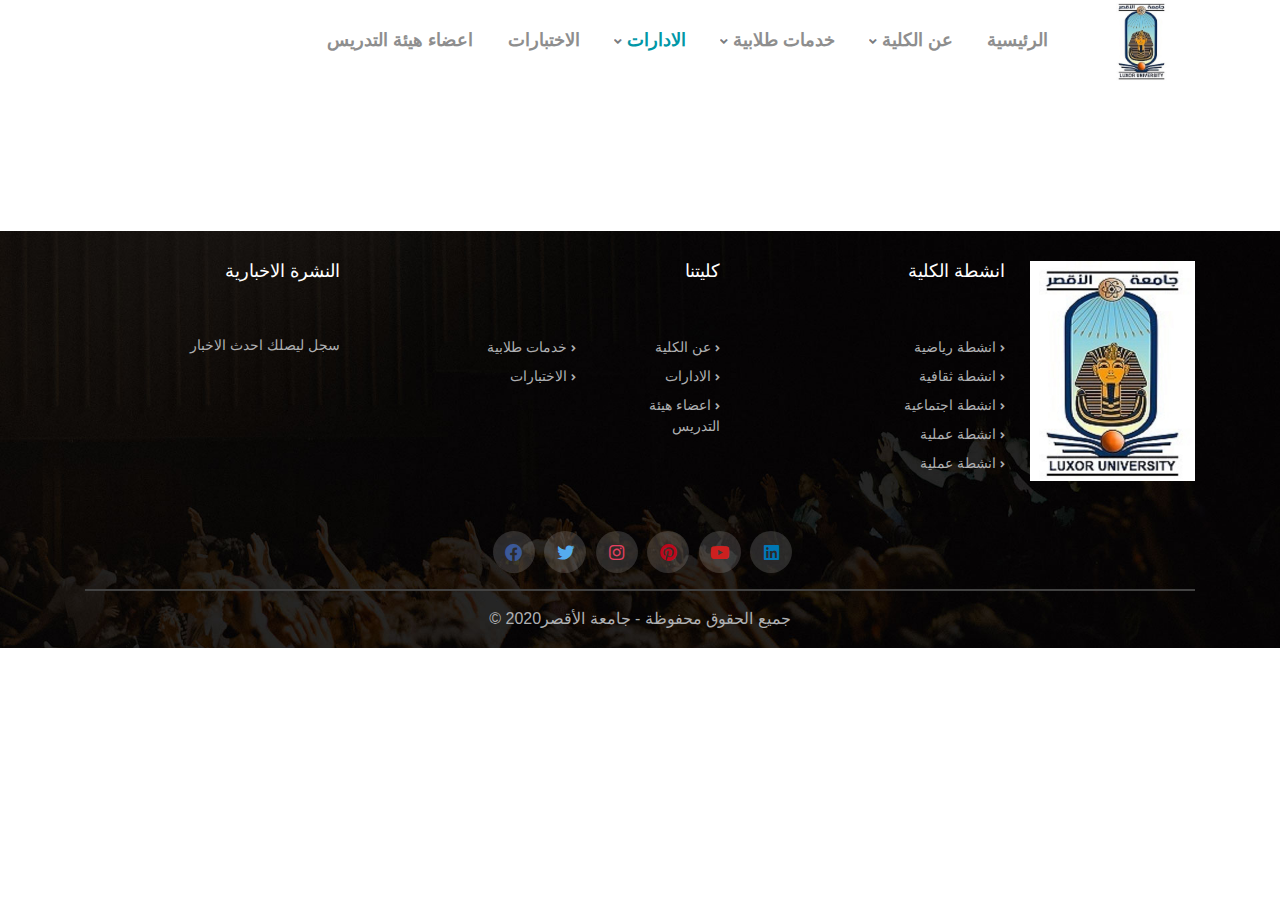
==== index.html @ 1a5bfc88 "first commit" ====
<!DOCTYPE html>
<html lang="ar" dir="rtl">
<head>
    <meta charset="UTF-8">
    <meta name="viewport" content="width=device-width, initial-scale=1.0">
    <title>الصفحة الرئيسية - جامعة الاقصر - جامعة الاقصر - مصر</title>

    <!-- code of reset of margin and padding style css -->
    <link rel="stylesheet" href="../CSS/normalize.css">

    <!-- code of font-awesome style css -->
    <link rel="stylesheet" href="https://cdnjs.cloudflare.com/ajax/libs/font-awesome/5.15.1/css/all.min.css">

    <!-- code of bootstrap style css -->
    <link rel="stylesheet" href="https://cdn.jsdelivr.net/npm/bootstrap@4.5.3/dist/css/bootstrap.min.css">
    
    <!-- code of font awesome style css -->
    <link rel="stylesheet" href="../CSS/all.min.css">

    <!-- code of animation for style css -->
    <link rel="stylesheet" href="../CSS/animate.min.css">
    
    <!-- code of style css -->
    <link rel="stylesheet" href="../CSS/style.css">

    <!-- code of font for style css -->
    <link rel="stylesheet" href="../Tajawal-Regular.ttf">

    <!-- code of image title -->
    <link rel="icon" href="../photo/favicon.ico" type="image/png">
    
</head>
<body>

    <!-- start section header -->

    <header>
        <!-- start section header and navbar -->
        
        <nav class="navbar">
            <div class="container">
                <div class="main_menu">
                    <div class="row">
                        <div class="md-2">
                            <div class="image">
                                <a href="#" >
                                    <img src="../photo/unnamed.jpg" alt="جامعة الاقصر">
                                </a>
                            </div>
                            
                        </div>
                        <div class="md-8">

                            <!-- start section navbar menu -->

                            <div class="super_menu" id="super_menu">
                                <ul>
                                    <li>
                                        <a href="../index.html">الرئيسية</a>
                                    </li>
                                    <li>
                                        <a href="javascript:void(0);">عن الكلية</a>
                                        <i class="fas fa-angle-down fa-xs i"></i>

                                        <!-- start section navbar menu and sup_menu -->

                                        <div class="sup_menu">
                                            <ul class="unorder_sup_menu">
                                                <li>
                                                    <div class="parent" style="display: inline-block;">
                                                        <i class="fa fa-history i_first"></i>
                                                        <a href="javascript:void(0);">الادارات العليا</a>
                                                    </div>
                                                    <i class="fas fa-chevron-left fa-xs i"></i>
                                                    <div class="order">
                                                        <ul class="order_sup_menu" style="list-style: none;">
                                                            <li>
                                                                <div class="child">
                                                                    <i class="fa fa-file i_thecond"></i>
                                                                    <a href="../aboutCollege/DeanCollege.html"> عميد الكلية</a>    
                                                                </div>
                                                            </li>
                                                            <li>
                                                                <div class="child">
                                                                    <i class="fa fa-history i_thecond"></i>
                                                                    <a href="../aboutCollege/collegeAgent.html"> وكيل الكلية</a>
                                                                </div>
                                                            </li>
                                                            <li>
                                                                <div class="child">
                                                                    <i class="fa fa-id-card i_thecond"></i>
                                                                    <a href="../aboutCollege/CollegeSecretary.html"> امين الكلية</a>
                                                                </div>
                                                            </li>
                                                        </ul>
                                                    </div>
                                                </li>
                                                <li>
                                                    <div class="parent" style="display: inline-block;">
                                                        <i class="fa fa-history i_first"></i>
                                                        <a href="javascript:void(0);">اقسام الكلية</a>
                                                    </div>
                                                    <i class="fas fa-chevron-left fa-xs i"></i>
                                                    <div class="order">
                                                        <ul class="order_sup_menu" style="list-style: none;">
                                                            <li>
                                                                <div class="child">
                                                                    <i class="fa fa-file i_thecond"></i>
                                                                    <a href="../aboutCollege/Department_IT.html"> قسم IT</a>    
                                                                </div>
                                                            </li>
                                                            <li>
                                                                <div class="child">
                                                                    <i class="fa fa-history i_thecond"></i>
                                                                    <a href="../aboutCollege/Department_CS.html"> قسم CS</a>
                                                                </div>
                                                            </li>
                                                            <li>
                                                                <div class="child">
                                                                    <i class="fa fa-id-card i_thecond"></i>
                                                                    <a href="../aboutCollege/Department_MM.html"> قسم MM</a>
                                                                </div>
                                                            </li>
                                                        </ul>
                                                    </div>
                                                </li>
                                                <li>
                                                    <div class="parent" style="display: inline-block;">
                                                        <i class="fa fa-calendar i_first"></i>
                                                        <a href="../aboutCollege/CollegeWebsite.html">موقع الكلية</a>
                                                    </div>
                                                </li>
                                                
                                            </ul>
                                        </div>

                                        <!-- end section navbar menu and sup_menu -->

                                    </li>
                                    <li>
                                        <a href="javascript:void(0);"> خدمات طلابية</a>
                                        <i class="fas fa-angle-down fa-xs i"></i>

                                        <!-- start section navbar menu and sup_menu -->

                                        <div class="sup_menu">
                                            <ul class="unorder_sup_menu">
                                                <li>
                                                    <div class="parent" style="display: inline-block;">
                                                        <i class="fas fa-university i_first"></i>
                                                        <a href="../StudentServices/ExamsTable.html"> جدول الامتحانات</a>
                                                    </div>
                                                </li>
                                                <li>
                                                    <div class="parent" style="display: inline-block;">
                                                        <i class="fas fa-graduation-cap i_first"></i>
                                                        <a href="../StudentServices/schedules.html"> جدول المحاضرات</a>
                                                    </div>
                                                </li>
                                                <li>
                                                    <div class="parent" style="display: inline-block;">
                                                        <i class="fas fa-users-cog i_first"></i>
                                                        <a href="../StudentServices/StudentHandbook.html"> دليل الطلاب</a>
                                                    </div>
                                                </li>
                                                <li>
                                                    <div class="parent" style="display: inline-block;">
                                                        <i class="fas fa-users-cog i_first"></i>
                                                        <a href="../StudentServices/Portal.html"> Portal</a>
                                                    </div>
                                                </li>
                                            </ul>
                                        </div>

                                        <!-- start section navbar menu and sup_menu -->

                                    </li>
                                    <li class="active">
                                        <a href="javascript:void(0);">الادارات</a>
                                        <i class="fas fa-angle-down fa-xs i"></i>

                                        <!-- start section navbar menu and sup_menu -->

                                        <div class="sup_menu">
                                            <ul class="unorder_sup_menu">
                                                <li>
                                                    <div class="parent" style="display: inline-block;">
                                                        <i class="fa fa-history i_first"></i>
                                                        <a href="javascript:void(0);">مكتب عميد الكلية</a>
                                                    </div>
                                                    <i class="fas fa-chevron-left fa-xs i"></i>
                                                    <div class="order">
                                                        <ul class="order_sup_menu" style="list-style: none;">
                                                            <li>
                                                                <div class="child">
                                                                    <i class="fa fa-file i_thecond"></i>
                                                                    <a href="PersonnelManagement.html"> ادارة شئون العاملين</a>    
                                                                </div>
                                                            </li>
                                                        </ul>
                                                    </div>
                                                </li>
                                                <li>
                                                    <div class="parent" style="display: inline-block;">
                                                        <i class="fa fa-history i_first"></i>
                                                        <a href="javascript:void(0);">مكتب وكيل الكلية</a>
                                                    </div>
                                                    <i class="fas fa-chevron-left fa-xs i"></i>
                                                    <div class="order">
                                                        <ul class="order_sup_menu" style="list-style: none;">
                                                            <li>
                                                                <div class="child">
                                                                    <i class="fa fa-file i_thecond"></i>
                                                                    <a href="FacultyAdministration.html"> ادارة الكلية</a>    
                                                                </div>
                                                            </li>
                                                        </ul>
                                                    </div>
                                                </li>
                                                <li>
                                                    <div class="parent" style="display: inline-block;">
                                                        <i class="fa fa-history i_first"></i>
                                                        <a href="javascript:void(0);">مكتب امين الكلية</a>
                                                    </div>
                                                    <i class="fas fa-chevron-left fa-xs i"></i>
                                                    <div class="order">
                                                        <ul class="order_sup_menu" style="list-style: none;">
                                                            <li>
                                                                <div class="child">
                                                                    <i class="fa fa-file i_thecond"></i>
                                                                    <a href="YouthWelfareDepartment.html"> ادارة رعاية الشباب</a>    
                                                                </div>
                                                            </li>
                                                        </ul>
                                                    </div>
                                                </li>
                                                <li>
                                                    <div class="parent" style="display: inline-block;">
                                                        <i class="fa fa-history i_first"></i>
                                                        <a href="javascript:void(0);">ادارة شئون الطلاب</a>
                                                    </div>
                                                    <i class="fas fa-chevron-left fa-xs i"></i>
                                                    <div class="order">
                                                        <ul class="order_sup_menu" style="list-style: none;">
                                                            <li>
                                                                <div class="child">
                                                                    <i class="fa fa-file i_thecond"></i>
                                                                    <a href="AccountManagement.html"> ادارة الحسابات</a>    
                                                                </div>
                                                            </li>
                                                            <li>
                                                                <div class="child">
                                                                    <i class="fa fa-file i_thecond"></i>
                                                                    <a href="SupplyAndExchangeManagement.html"> ادارة التوريد والصرف</a>    
                                                                </div>
                                                            </li>
                                                        </ul>
                                                    </div>
                                                </li>
                                            </ul>
                                        </div>

                                        <!-- start section navbar menu and sup_menu -->

                                    </li>
                                    <li>
                                        <a href="../exams.html"> الاختبارات</a>
                                    </li>
                                    <li>
                                        <a href="javascript:void(0);"> اعضاء هيئة التدريس</a>
                                    </li>
                                </ul>
                            </div>

                            <!-- end section navbar menu -->

                        </div>
                        <div class="md-2">
                            <!-- start section navbar menu -->
                            <div class="clear"></div>                     
                            <div class="nav_toggle">
                                <i class="fas fa-outdent icon"></i>
                            </div>

                            <!-- end section navbar menu -->
                        </div>

                    </div>
                </div>
            </div>
        </nav>

        <!-- end section header and navbar -->

    </header>

    <!-- end section header -->

    <!-- start footer -->
    <footer class="footer">
        <div class="container">
            <div class="footer-top">
                <div class="row">
                    <div class="col-sm-6 col-md-6 col-lg-2">
                        <div class="about">
                            <div class="images">
                                <img src="../photo/unnamed.jpg" alt="">
                            </div>
                        </div>
                    </div>
                    
                    <div class="col-sm-6 col-md-6 col-lg-3">
                        <div class="about">
                            <h5> انشطة الكلية </h5>
                            <div class="title">
                                <ul class="cato">
                                    <li><i class="fa fa-angle-right i_right"></i><a href="#"> انشطة رياضية </a></li>
                                    <li><i class="fa fa-angle-right i_right"></i><a href="#"> انشطة ثقافية </a></li>
                                    <li><i class="fa fa-angle-right i_right"></i><a href="#"> انشطة اجتماعية </a></li>
                                    <li><i class="fa fa-angle-right i_right"></i><a href="#"> انشطة عملية </a></li>
                                    <li><i class="fa fa-angle-right i_right"></i><a href="#"> انشطة عملية </a></li>
                                </ul>
                            </div>
                        </div>
                    </div>

                    <div class="col-sm-7 col-md-7 col-lg-4">
                        <div class="about">
                            <h5>كليتنا</h5>
                            <div class="title">
                                <ul>
                                    <li><i class="fa fa-angle-right i_right"></i><a href="../aboutCollege/CollegeWebsite.html"> عن الكلية </a></li>
                                    <li><i class="fa fa-angle-right i_right"></i><a href="../StudentServices/StudentHandbook.html"> خدمات طلابية </a></li>
                                    <li><i class="fa fa-angle-right i_right"></i><a href="Departments/PersonnelManagement.html"> الادارات </a></li>
                                    <li><i class="fa fa-angle-right i_right"></i><a href="../exams.html"> الاختبارات </a></li>
                                    <li><i class="fa fa-angle-right i_right"></i><a href="#"> اعضاء هيئة التدريس </a></li>
                                </ul>
                            </div>
                        </div>
                    </div>

                    <div class="col-sm-5 col-md-5 col-lg-3">
                        <div class="about">
                            <h5> النشرة الاخبارية</h5>
                            <div class="new">
                                <p>سجل ليصلك احدث الاخبار</p>
                            </div>
                        </div>
                    </div>

                </div>
            </div>
            <div class="footer-share">
                <ul>
                    <li>
                        <a href="https://www.linkedin.com/">
                            <i class="fab fa-linkedin fa-lg"></i>
                        </a>
                    </li>
                    <li>
                        <a href="https://www.youtube.com/">
                            <i class="fab fa-youtube fa-lg"></i>
                        </a>
                    </li>
                    <li>
                        <a href="https://www.pinterest.com/">
                            <i class="fab fa-pinterest fa-lg"></i>
                        </a>
                    </li>
                    <li>
                        <a href="https://www.instagram.com/">
                            <i class="fab fa-instagram fa-lg"></i>
                        </a>
                    </li>
                    <li>
                        <a href="https://twitter.com/">
                            <i class="fab fa-twitter fa-lg"></i>
                        </a>
                    </li>
                    <li>
                        <a href="https://www.facebook.com/">
                            <i class="fab fa-facebook fa-lg"></i>
                        </a>
                    </li>
                </ul>
            </div>
            <hr>
            <div class="footer-button">
                <div class="copyright">
                    <p> جميع الحقوق محفوظة - جامعة الأقصر2020 &copy;</p>
                </div>
            </div>
        </div>
    </footer>
    <!-- end footer -->

    <!-- start section scroll to top -->

    <div class="scroll_top" id="scroll" onclick="scrollToTop()">
        <i class="fas fa-angle-double-up fa-lg icons"></i>
    </div>

    <!-- end section scroll to top -->

    <script src="https://code.jquery.com/jquery-3.5.1.slim.min.js" ></script>
    <script src="https://cdn.jsdelivr.net/npm/bootstrap@4.5.3/dist/js/bootstrap.bundle.min.js"></script>
    <script src="../JS/jquery.countTo.js"></script>
    <script src="../JS/wow.min.js"></script>
    <script>new WOW().init();</script>
    <script src="../JS/plgin.js"></script>
</body>
</html>
---- CSS/style.css ----
:root {
    --main_color: #006978;
    --second_color: #0097a7;
    --icon_color: #ebebeb;
    --pra_color:rgba(74, 74, 74, .7);
}

*{
    -webkit-box-sizing: border-box;
    -moz-box-sizing: border-box;
    box-sizing: border-box;
    font-family: 'Droid Arabic Kufi','Roboto', sans-serif;
    margin: 0;
    padding: 0;
}

.clear{
    clear: both;
}

/*

@media (max-width: 1200px) { 
}

@media (max-width: 992px) { 
}

@media (max-width: 768px) { 
}

@media (max-width: 576px) { 
}

@media (max-width: 376px) { 
}

*/

header .navbar{
    padding: 0;
}

.fixed{
    position: fixed;
    width: 100%;
    top: 0;
    background-color: rgba(255, 255, 255, .85);
    z-index: 999;
    -webkit-transition: 1s all ease-in-out;
    -moz-transition: 1s all ease-in-out;
    -o-transition: 1s all ease-in-out;
    transition: 1s all ease-in-out ;
    animation: smooth .5s ease-in-out;
    -webkit-animation: smooth .5s ease-in-out;
    -moz-animation: smooth .5s ease-in-out;
    -o-animation: smooth .5s ease-in-out;
}

@keyframes smooth{
    0%{
        -webkit-transform: translateY(-50px);
        -moz-transform: translateY(-50px);
        -ms-transform: translateY(-50px);
        -o-transform:translateY(-50px);
        transform: translateY(-50px);
    }
    100%{
        -webkit-transform: translateY(0);
        -moz-transform: translateY(0);
        -ms-transform: translateY(0);
        -o-transform:translateY(0);
        transform: translateY(0);
    }
}

header .navbar .main_menu .image{
    max-width: 57px;
    margin-right: 40px;
}

header .navbar .main_menu .image a img{
    width: 100%;
    height: 100%;
}

.navbar .main_menu .super_menu{
margin-right: 50px;
}

.navbar .main_menu .super_menu ul{
    list-style: none;
    margin: 0;
}

.navbar .main_menu .super_menu ul > li{
    display: inline-block;
    padding: 15px;
    cursor: pointer;
    line-height: 50px;
    position: relative;
}

.main_menu .super_menu ul > li a{
    text-decoration: none;
    color: #8e8e8e;
    font-size: 18px;
    font-weight: 600;
}

.navbar .main_menu .super_menu ul > li .i{
    opacity: .6;
}

.main_menu .super_menu ul > li:hover a,
.main_menu .super_menu ul > li:hover .i{
    color: var(--main_color);
    -webkit-transition: .3s all ease-in-out;
    -moz-transition: .3s all ease-in-out;
    -o-transition: .3s all ease-in-out;
    transition: .3s all ease-in-out;
}

.main_menu .super_menu ul > li.active a{
    color: var(--second_color);
}

/*

start section sup_menu

*/

.main_menu .super_menu ul > li .sup_menu{
    display: none;
    min-width: 240px;
    position: absolute;
    top: 80px;
    left: 0;
    background-color: var(--second_color);
    z-index: 9999;
    -webkit-box-shadow: 1px 1px 3px #2c2a2a;
    -moz-box-shadow: 1px 1px 3px #2c2a2a;
    box-shadow: -1px 1px 3px #2c2a2a;
}

.main_menu .super_menu ul > li:hover .sup_menu{
    display: block;
    padding: 10px;
    -webkit-border-radius: 5px;
    -moz-border-radius: 5px;
    border-radius: 5px;
    line-height: 10px;
    text-align: right;
}

.super_menu ul > li .sup_menu .unorder_sup_menu li{
    width: 100%;
    padding:0;
    line-height: 35px;
    -webkit-border-radius: 7px;
    -moz-border-radius: 7px;
    border-radius: 7px;
    position: relative;
}

.super_menu ul > li .sup_menu .unorder_sup_menu li .parent a{
    color: var(--icon_color);
    font-size: 13px;
    padding: 10px 0 10px 60px;
}

.super_menu ul > li .sup_menu .unorder_sup_menu li .i_first{
    opacity: .8;
    color: var(--icon_color);
    margin: 0 5px;
}

.super_menu ul > li .sup_menu .unorder_sup_menu li .i{
    opacity: .8;
    color: var(--icon_color);
    float: left;
    position: relative;
    margin-left: 12px;
    top: 12px;
}

.super_menu ul > li .sup_menu .unorder_sup_menu li:hover {
    background-color: var(--main_color);
    -webkit-transition: .5s all ease-in-out;
    -moz-transition: .5s all ease-in-out;
    -o-transition: .5s all ease-in-out;
    transition: 0.5s all ease-in-out;
}

.super_menu ul > li .sup_menu .unorder_sup_menu li:hover .parent{
    margin-right: 15px;
    -webkit-transition: .5s all ease-in-out;
    -moz-transition: .5s all ease-in-out;
    -o-transition: .5s all ease-in-out;
    transition: 0.5s all ease-in-out;
}


/*

end section sup_menu

*/

/*

start section sup_menu and sup of sup_menu

*/

li:hover .sup_menu .unorder_sup_menu li .order{
    width: 250px;
    position: absolute;
    top: 14px;
    left: -240px;
    background-color: var(--second_color);
    padding: 10px;
    display: none;
    -webkit-box-shadow: 1px 1px 3px #2c2a2a;
    -moz-box-shadow: 1px 1px 3px #2c2a2a;
    box-shadow: -1px 1px 3px #2c2a2a;
}

li:hover .sup_menu .unorder_sup_menu li:hover .order{
    display: block;
}

li:hover .sup_menu .unorder_sup_menu .order li{
    width: 100%;
    padding:0;
    line-height: 35px;
    -webkit-border-radius: 7px;
    -moz-border-radius: 7px;
    border-radius: 7px;
    position: relative;
}

li:hover .sup_menu .unorder_sup_menu .order li a{
    color: var(--icon_color);
    font-size: 13px;
}

li:hover .sup_menu .unorder_sup_menu .order li .i_thecond{
    opacity: .8;
    color: var(--icon_color);
    margin: 0 5px;
}

li:hover .sup_menu .unorder_sup_menu .order li .i{
    opacity: .8;
    color: var(--icon_color);
    float: left;
    position: relative;
    margin-left: 12px;
    top: 12px;
}

li:hover .sup_menu .unorder_sup_menu .order li:hover {
    background-color: var(--main_color);
    -webkit-transition: .5s all ease-in-out;
    -moz-transition: .5s all ease-in-out;
    -o-transition: .5s all ease-in-out;
    transition: 0.5s all ease-in-out;
}

li:hover .sup_menu .unorder_sup_menu .order li:hover .i{
    margin-right: 20px;
}

li:hover .sup_menu .unorder_sup_menu .order li:hover .child{
    margin-right: 15px;
    -webkit-transition: .5s all ease-in-out;
    -moz-transition: .5s all ease-in-out;
    -o-transition: .5s all ease-in-out;
    transition: 0.5s all ease-in-out;
}

/*

end section sup_menu and sup of sup_menu

*/

/*

start section sup_menu and sup of sup_menu of big

*/

li:hover .sup_menu .dropdown_main{
    padding: 10px;
}

li:hover .sup_menu .dropdown_main .caption{
    color: var(--icon_color);
    padding: 8px;
    border-bottom: 1px solid rgba(0,0,0,0.15);
    -webkit-box-shadow: 1px 1px 3px rgba(250,250,250,0.15);
    -moz-box-shadow: 1px 1px 3px rgba(250,250,250,0.15);
    box-shadow: 0 1px 0px rgba(250,250,250,0.15);
}

li:hover .sup_menu .dropdown_main .caption .head{
    margin-bottom: 10px;
}
li:hover .sup_menu .dropdown_main .images{
    margin: 20px 8px 0 0;
}

li:hover .sup_menu .dropdown_main .images img{
    width: 227px;
    height: 160px;
}
/*

end section sup_menu and sup of sup_menu of big

*/

.navbar .main_menu .nav_toggle{
    display: none;
    cursor: pointer;
    position: relative;
}

.navbar .main_menu .nav_toggle .icon{
    font-size: 28px;
    color: var(--second_color);
    position: absolute;
    top: 8px;
    right: 600px;
}

@media (max-width: 1200px) {
    .main_menu .super_menu ul > li a{
        font-size: 15px;
    }

    header .navbar .main_menu .image{
        margin-right: 65px;
    }
}

@media (max-width: 992px) { 
    .navbar .main_menu .super_menu{
        display: none;
    }

    header .navbar .main_menu .image{
        margin-right: 15px;
    }

    .navbar .main_menu .nav_toggle{
        display: inline-block;
    }
    
}

@media (max-width: 767px) { 
    .dropdown1{
        max-width: 180px;
    }

    li:hover .sup_menu .dropdown_main .caption{
        margin-top: 15px;
    }

    .navbar .main_menu .nav_toggle .icon{
        right: 420px;
    }

    li:hover .sup_menu .dropdown_main .images img{
        width: 210px;
    }
}

@media (max-width: 576px) { 
    .dropdown1{
        max-width: 180px;
    }

    li:hover .sup_menu .dropdown_main .caption{
        margin-top: 15px;
    }

    .navbar .main_menu .nav_toggle .icon{
        right: 320px;
    }
  
    li:hover .sup_menu .unorder_sup_menu li .order{
        width: 220px;
        left: -220px;
    }

}

@media (max-width: 376px) {  
    
    .dropdown1{
        max-width: 180px;
    }

    li:hover .sup_menu .dropdown_main .caption{
        margin-top: 15px;
    }

    .navbar .main_menu .nav_toggle .icon{
        right: 220px;
    }

    li:hover .sup_menu .unorder_sup_menu li .order{
        width: 168px;
        left: -127px;
        z-index: 99;
    }

    .main_menu .super_menu ul > li .sup_menu{
        min-width: 200px;
    }

    li:hover .sup_menu .dropdown_main .images img{
        width: 170px;
    }
}

/*
    start section navbar responsive
*/

/*
    end start section navbar responsive
*/

.navbar .main_menu .show{
    display: block;
    position: absolute;
    top: 80px;
    left: 0;
    z-index: 25;
    width: 100%;
    background-color: #FFF;
}

.navbar .main_menu .show ul{
    text-align: right;
}

.navbar .main_menu .show ul > li{
    display:block;
    line-height: 10px;
}

.main_menu .show ul > li .sup_menu{
    display: none;
    position: relative;
    top: 10px;
    width: 240px;
    
}

.main_menu .show ul > li:hover .sup_menu{
    display: block;
    padding: 0;
    -webkit-border-radius: 0;
    -moz-border-radius: 0;
    border-radius: 0;
    line-height: 0;
}

/*
    end section navbar 
*/

@media (max-width: 376px) {  
    .navbar .main_menu .show{
        min-width: 50px;
    }
    
    .main_menu .show ul > li .sup_menu{
        width: 40px;
    }

    .navbar .main_menu .show{
        min-width: 100%;
    }

    .main_menu .show ul > li:hover .sup_menu{
        width: 180px;
    }
   
}

/* start style section scroll to top*/

.scroll_top{
    position: fixed;
    right: 20px;
    bottom: 20px;
    width: 40px;
    height: 40px;
    -webkit-border-radius: 50%;
    -moz-border-radius: 50%;
    border-radius: 50%;
    background-color: #FFF;
    border: 1px solid var(--main_color);
    z-index: 9;
    text-align: center;
    line-height: 40px;
    cursor: pointer;
    -webkit-transition: 0.4S all ease-in-out;
    -moz-transition: 0.4S all ease-in-out;
    -o-transition: 0.4S all ease-in-out;
    transition:  0.4S all ease-in-out;
    -webkit-animation: scrolling .5s ease-in-out;
    -moz-animation: scrolling .5s ease-in-out;
    -o-animation: scrolling .5s ease-in-out;
    animation: scrolling .5s ease-in-out;
    display: none;
}

@keyframes scrolling{
    0%{
        -webkit-transform: translateX(60px);
        -moz-transform: translateX(60px);
        -ms-transform: translateX(60px);
        -o-transform: translateX(60px);
        transform: translateX(60px);
    }
    100%{
        -webkit-transform: translateX(0);
        -moz-transform: translateX(0);
        -ms-transform: translateX(0);
        -o-transform: translateX(0);
        transform: translateX(0);
    }
}

.scroll_top:hover{
    background-color: var(--second_color);
}

.scroll_top:hover .icons{
    color: #FFF;
}

.scroll_top .icons{
    color: var(--second_color);
}

/* start style section scroll to top*/

/*  start section footer */

.footer{
    background-image: url(../photo/counter-bg.jpg);
    -webkit-box-sizing: border-box;
    -moz-box-sizing: border-box;
    box-sizing: border-box;
    background-position: center;
    display: block;
    text-align: left;
    color: var(--pra_color);
    background-size: cover;
    margin-top: 150px;
    padding-top: 50px;
}

.ic_color{
    color:var(--second_color);
    font-size: 25px;
}
.footer .footer-top {
    font-size: 14px;
    position: relative;
    z-index: 100;
    margin-top: -20px;
}

.footer-top .about{
    text-align: right;
}

.footer-top .about .fas{
    font-size: 30px;
}

.footer-top .about .images{
    width: 165px;
    height: 220px;
    overflow: hidden;
}

.footer-top .about .images img{
    width: 100%;
    height: 100%;
}

.footer-top .about .fas span{
    color: white;
    font-size: 30px;
}

.footer-top .about p {
    color: #afb0b2;
    font-size: 14px;    
    margin-top: 30px;
    line-height: 1.8;
}

.footer-top .about h5{
    color: white;
    font-size: 18px;
}
.footer-top .about h5 span{
    border-bottom: 1px solid var(--main_color);
    padding: 5px;
    margin-right: -2px;
}


.footer-top .about .title{
    margin-top: 50px;
}

.footer-top .about .title ul{
    list-style: none;
    overflow: hidden;
    margin: 0;
}

.footer-top .about .title .cato li{
    width:80% ;
}

.footer-top .about .title ul li{
    display: inline-block;
    padding: 4px 0 4px 14px;
    width: 40%;
}

.footer-top .about .title ul li .i_right{
    font-size: 10px;
    color: #afb0b2;
}
.footer-top .about .title ul li a{
    text-decoration: none;
    margin-left: 5px;
    color: #afb0b2;
}

.footer-top .about .title ul li:hover a,
.footer-top .about .title ul li:hover .i_right {
    color: var(--second_color);
    -webkit-transition: .5s all ease-in-out;
    -moz-transition: .5s all ease-in-out;
    -o-transition: .5s all ease-in-out;
    transition: .5s all ease-in-out;
}

.footer-top .about .new{
    margin-top: 50px;
}

.footer-top .about .new input{
    border:1px solid var(--second_color);
    padding: 12px;
    width: 80%;
    margin-top: 11px;
    outline: none;
    border-top-right-radius:8px;
    border-bottom-right-radius:8px;
    background-color: transparent;
    color: #FFF;;
}
.footer-top .about .new button{
    background-color: var(--second_color);
    border: none;
    padding:13px;
    width: 18%;
    outline: none;
    margin-right: -4px;
    border-top-left-radius:8px;
    border-bottom-left-radius:8px;
}
.footer-top .about .new button .i{
    font-size: medium;
    color: #FFF;
}
.footer-share {
    text-align: center;
    margin-top: 50px;
}
.footer-share ul{
    list-style: none;
    margin-left: 0;
}
.footer-share ul li{
    display: inline-block;
    margin-left: 5px;
}
.footer-share ul li a{
    font-size: 13px;
    display: block;
    width: 42px;
    height: 42px;
    -webkit-border-radius: 50%;
    -moz-border-radius: 50%;
    border-radius: 50%;
    line-height: 44px;
    text-align: center;
    color: #fff;
    transition: all .3s ease 0s;
    background: rgba(255,255,255,.15);
}

.footer-share ul li:hover {
    -webkit-transition: .5s all ease-in-out;
    -moz-transition: .5s all ease-in-out;
    -o-transition: .5s all ease-in-out;
    transition: .5s all ease-in-out;
}

.footer-share ul li a .fa-linkedin{
    color: #0077B5;
}

.footer-share ul li a .fa-youtube{
    color: #cd201f;
}

.footer-share ul li a .fa-pinterest{
    color: #bd081c;
}

.footer-share ul li a .fa-instagram{
    color: #e4405f;
}

.footer-share ul li a .fa-twitter{
    color: #55acee;
}

.footer-share ul li a .fa-facebook{
    color: #3b5999;
}

hr{
    border: .3px solid #424242;
}

.footer-button{
    text-align: center;
    padding-bottom: 1px;
}

.footer-button p{
    color:#afb0b2;
}

@media (max-width: 1200px) { 
    .footer-top .about .images{
        width: 130px;
        margin: 0 auto;
    }
}

@media (max-width: 992px) { 
    .footer-top .about{
        text-align: center;
    }
}


/*end section footer*/
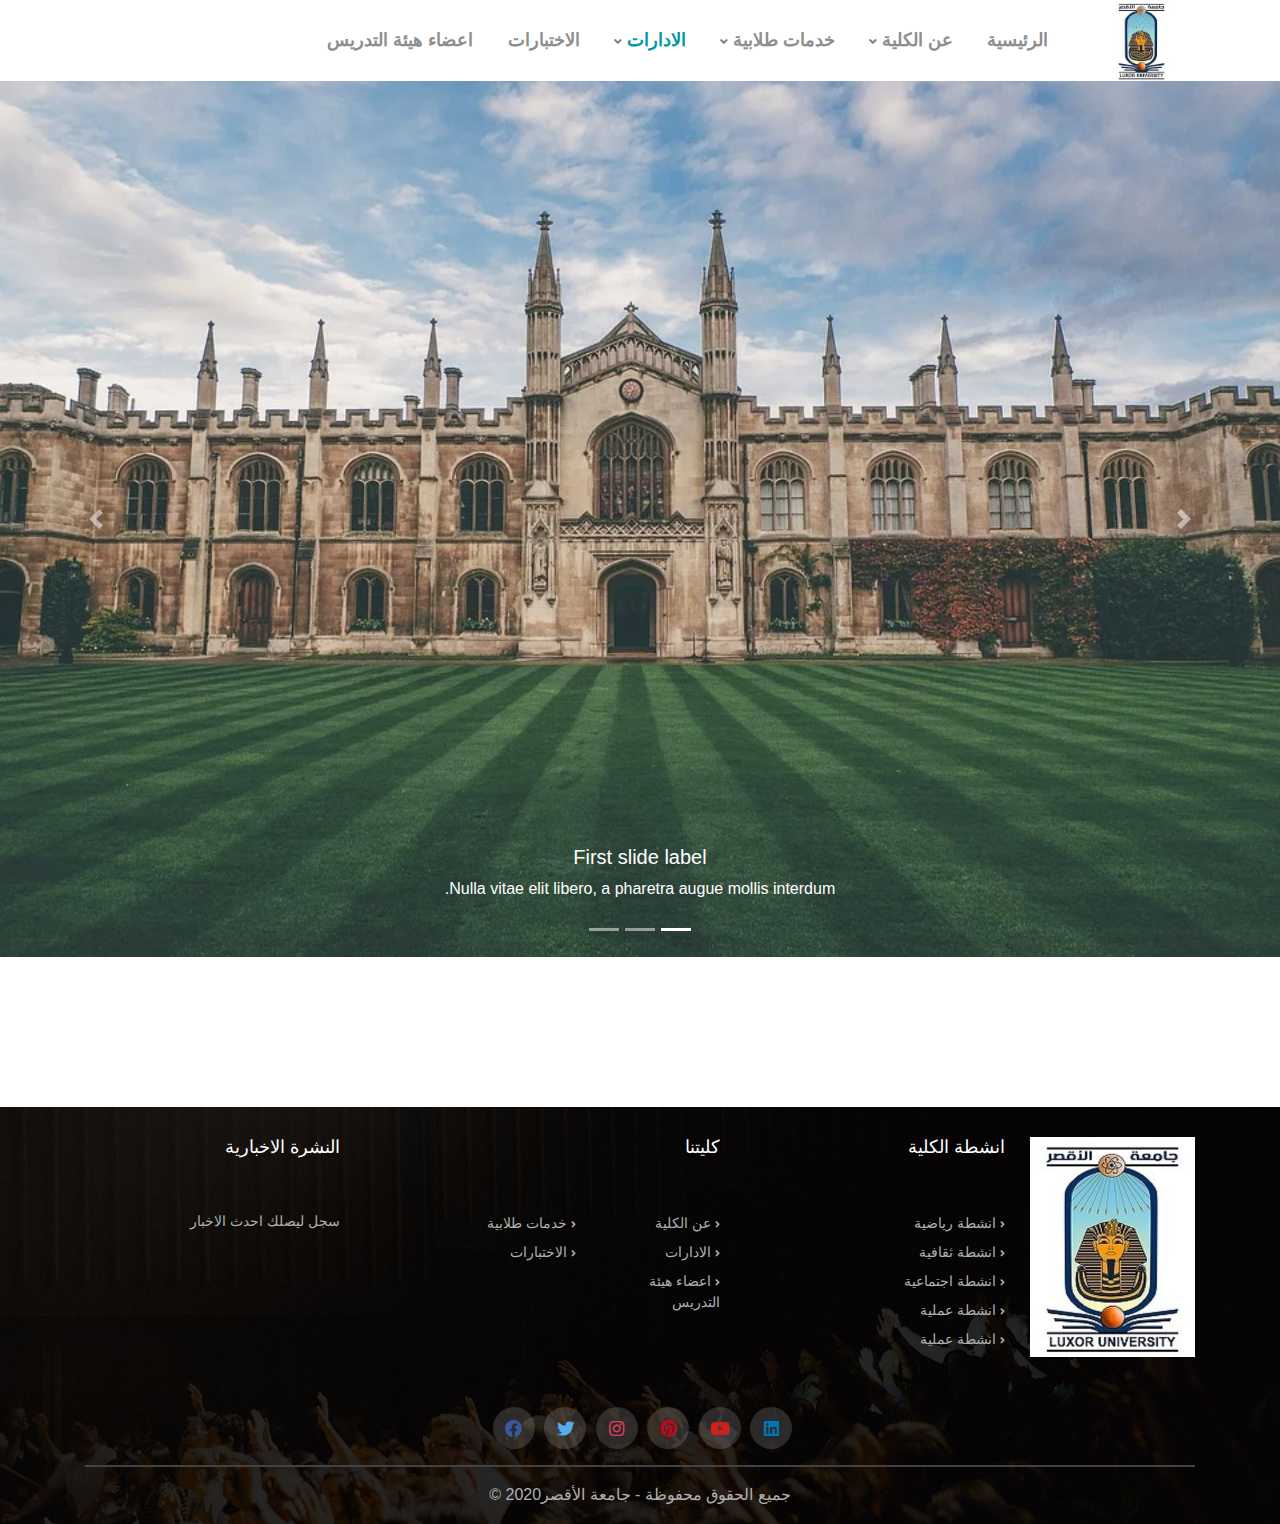
==== commit 9441287b: "update the home page" ====
--- a/index.html
+++ b/index.html
@@ -6,7 +6,7 @@
     <title>الصفحة الرئيسية - جامعة الاقصر - جامعة الاقصر - مصر</title>
 
     <!-- code of reset of margin and padding style css -->
-    <link rel="stylesheet" href="../CSS/normalize.css">
+    <link rel="stylesheet" href="CSS/normalize.css">
 
     <!-- code of font-awesome style css -->
     <link rel="stylesheet" href="https://cdnjs.cloudflare.com/ajax/libs/font-awesome/5.15.1/css/all.min.css">
@@ -15,19 +15,19 @@
     <link rel="stylesheet" href="https://cdn.jsdelivr.net/npm/bootstrap@4.5.3/dist/css/bootstrap.min.css">
     
     <!-- code of font awesome style css -->
-    <link rel="stylesheet" href="../CSS/all.min.css">
+    <link rel="stylesheet" href=CSS/all.min.css">
 
     <!-- code of animation for style css -->
-    <link rel="stylesheet" href="../CSS/animate.min.css">
+    <link rel="stylesheet" href="CSS/animate.min.css">
     
     <!-- code of style css -->
-    <link rel="stylesheet" href="../CSS/style.css">
+    <link rel="stylesheet" href="CSS/style.css">
 
     <!-- code of font for style css -->
-    <link rel="stylesheet" href="../Tajawal-Regular.ttf">
+    <link rel="stylesheet" href="Tajawal-Regular.ttf">
 
     <!-- code of image title -->
-    <link rel="icon" href="../photo/favicon.ico" type="image/png">
+    <link rel="icon" href="photo/favicon.ico" type="image/png">
     
 </head>
 <body>
@@ -44,7 +44,7 @@
                         <div class="md-2">
                             <div class="image">
                                 <a href="#" >
-                                    <img src="../photo/unnamed.jpg" alt="جامعة الاقصر">
+                                    <img src="photo/unnamed.jpg" alt="جامعة الاقصر">
                                 </a>
                             </div>
                             
@@ -56,7 +56,7 @@
                             <div class="super_menu" id="super_menu">
                                 <ul>
                                     <li>
-                                        <a href="../index.html">الرئيسية</a>
+                                        <a href="index.html">الرئيسية</a>
                                     </li>
                                     <li>
                                         <a href="javascript:void(0);">عن الكلية</a>
@@ -77,19 +77,19 @@
                                                             <li>
                                                                 <div class="child">
                                                                     <i class="fa fa-file i_thecond"></i>
-                                                                    <a href="../aboutCollege/DeanCollege.html"> عميد الكلية</a>    
+                                                                    <a href="aboutCollege/DeanCollege.html"> عميد الكلية</a>    
                                                                 </div>
                                                             </li>
                                                             <li>
                                                                 <div class="child">
                                                                     <i class="fa fa-history i_thecond"></i>
-                                                                    <a href="../aboutCollege/collegeAgent.html"> وكيل الكلية</a>
+                                                                    <a href="aboutCollege/collegeAgent.html"> وكيل الكلية</a>
                                                                 </div>
                                                             </li>
                                                             <li>
                                                                 <div class="child">
                                                                     <i class="fa fa-id-card i_thecond"></i>
-                                                                    <a href="../aboutCollege/CollegeSecretary.html"> امين الكلية</a>
+                                                                    <a href="aboutCollege/CollegeSecretary.html"> امين الكلية</a>
                                                                 </div>
                                                             </li>
                                                         </ul>
@@ -106,19 +106,19 @@
                                                             <li>
                                                                 <div class="child">
                                                                     <i class="fa fa-file i_thecond"></i>
-                                                                    <a href="../aboutCollege/Department_IT.html"> قسم IT</a>    
+                                                                    <a href="aboutCollege/Department_IT.html"> قسم IT</a>    
                                                                 </div>
                                                             </li>
                                                             <li>
                                                                 <div class="child">
                                                                     <i class="fa fa-history i_thecond"></i>
-                                                                    <a href="../aboutCollege/Department_CS.html"> قسم CS</a>
+                                                                    <a href="aboutCollege/Department_CS.html"> قسم CS</a>
                                                                 </div>
                                                             </li>
                                                             <li>
                                                                 <div class="child">
                                                                     <i class="fa fa-id-card i_thecond"></i>
-                                                                    <a href="../aboutCollege/Department_MM.html"> قسم MM</a>
+                                                                    <a href="aboutCollege/Department_MM.html"> قسم MM</a>
                                                                 </div>
                                                             </li>
                                                         </ul>
@@ -127,7 +127,7 @@
                                                 <li>
                                                     <div class="parent" style="display: inline-block;">
                                                         <i class="fa fa-calendar i_first"></i>
-                                                        <a href="../aboutCollege/CollegeWebsite.html">موقع الكلية</a>
+                                                        <a href="aboutCollege/CollegeWebsite.html">موقع الكلية</a>
                                                     </div>
                                                 </li>
                                                 
@@ -148,25 +148,25 @@
                                                 <li>
                                                     <div class="parent" style="display: inline-block;">
                                                         <i class="fas fa-university i_first"></i>
-                                                        <a href="../StudentServices/ExamsTable.html"> جدول الامتحانات</a>
+                                                        <a href="StudentServices/ExamsTable.html"> جدول الامتحانات</a>
                                                     </div>
                                                 </li>
                                                 <li>
                                                     <div class="parent" style="display: inline-block;">
                                                         <i class="fas fa-graduation-cap i_first"></i>
-                                                        <a href="../StudentServices/schedules.html"> جدول المحاضرات</a>
+                                                        <a href="StudentServices/schedules.html"> جدول المحاضرات</a>
                                                     </div>
                                                 </li>
                                                 <li>
                                                     <div class="parent" style="display: inline-block;">
                                                         <i class="fas fa-users-cog i_first"></i>
-                                                        <a href="../StudentServices/StudentHandbook.html"> دليل الطلاب</a>
+                                                        <a href="StudentServices/StudentHandbook.html"> دليل الطلاب</a>
                                                     </div>
                                                 </li>
                                                 <li>
                                                     <div class="parent" style="display: inline-block;">
                                                         <i class="fas fa-users-cog i_first"></i>
-                                                        <a href="../StudentServices/Portal.html"> Portal</a>
+                                                        <a href="StudentServices/Portal.html"> Portal</a>
                                                     </div>
                                                 </li>
                                             </ul>
@@ -194,7 +194,7 @@
                                                             <li>
                                                                 <div class="child">
                                                                     <i class="fa fa-file i_thecond"></i>
-                                                                    <a href="PersonnelManagement.html"> ادارة شئون العاملين</a>    
+                                                                    <a href="Departments/PersonnelManagement.html"> ادارة شئون العاملين</a>    
                                                                 </div>
                                                             </li>
                                                         </ul>
@@ -211,7 +211,7 @@
                                                             <li>
                                                                 <div class="child">
                                                                     <i class="fa fa-file i_thecond"></i>
-                                                                    <a href="FacultyAdministration.html"> ادارة الكلية</a>    
+                                                                    <a href="Departments/FacultyAdministration.html"> ادارة الكلية</a>    
                                                                 </div>
                                                             </li>
                                                         </ul>
@@ -228,7 +228,7 @@
                                                             <li>
                                                                 <div class="child">
                                                                     <i class="fa fa-file i_thecond"></i>
-                                                                    <a href="YouthWelfareDepartment.html"> ادارة رعاية الشباب</a>    
+                                                                    <a href="Departments/YouthWelfareDepartment.html"> ادارة رعاية الشباب</a>    
                                                                 </div>
                                                             </li>
                                                         </ul>
@@ -245,13 +245,13 @@
                                                             <li>
                                                                 <div class="child">
                                                                     <i class="fa fa-file i_thecond"></i>
-                                                                    <a href="AccountManagement.html"> ادارة الحسابات</a>    
-                                                                </div>
-                                                            </li>
-                                                            <li>
-                                                                <div class="child">
-                                                                    <i class="fa fa-file i_thecond"></i>
-                                                                    <a href="SupplyAndExchangeManagement.html"> ادارة التوريد والصرف</a>    
+                                                                    <a href="Departments/AccountManagement.html"> ادارة الحسابات</a>    
+                                                                </div>
+                                                            </li>
+                                                            <li>
+                                                                <div class="child">
+                                                                    <i class="fa fa-file i_thecond"></i>
+                                                                    <a href="Departments/SupplyAndExchangeManagement.html"> ادارة التوريد والصرف</a>    
                                                                 </div>
                                                             </li>
                                                         </ul>
@@ -295,6 +295,52 @@
     </header>
 
     <!-- end section header -->
+
+    
+    <!-- start section carousel -->
+
+    <div id="carouselExampleCaptions" class="carousel slide" data-ride="carousel">
+        <ol class="carousel-indicators">
+            <li data-target="#carouselExampleCaptions" data-slide-to="0" class="active"></li>
+            <li data-target="#carouselExampleCaptions" data-slide-to="1"></li>
+            <li data-target="#carouselExampleCaptions" data-slide-to="2"></li>
+        </ol>
+        <div class="carousel-inner">
+            <div class="carousel-item active">
+            <img src="photo/castle-336498_960_720.webp" class="d-block w-100" alt="...">
+            <div class="carousel-caption d-none d-md-block">
+                <h5>First slide label</h5>
+                <p>Nulla vitae elit libero, a pharetra augue mollis interdum.</p>
+            </div>
+            </div>
+            <div class="carousel-item">
+            <img src="photo/florida-state-university-86197_960_720.webp" class="d-block w-100" alt="...">
+            <div class="carousel-caption d-none d-md-block">
+                <h5>Second slide label</h5>
+                <p>Lorem ipsum dolor sit amet, consectetur adipiscing elit.</p>
+            </div>
+            </div>
+            <div class="carousel-item">
+            <img src="photo/harvard-memorial-hall-university-cambridge-260nw-544602286.webp" class="d-block w-100" alt="...">
+            <div class="carousel-caption d-none d-md-block">
+                <h5>Third slide label</h5>
+                <p>Praesent commodo cursus magna, vel scelerisque nisl consectetur.</p>
+            </div>
+            </div>
+        </div>
+        <a class="carousel-control-prev" href="#carouselExampleCaptions" role="button" data-slide="prev">
+            <span class="carousel-control-prev-icon" aria-hidden="true"></span>
+            <span class="sr-only">Previous</span>
+        </a>
+        <a class="carousel-control-next" href="#carouselExampleCaptions" role="button" data-slide="next">
+            <span class="carousel-control-next-icon" aria-hidden="true"></span>
+            <span class="sr-only">Next</span>
+        </a>
+        </div>
+
+    <!-- end section carousel -->
+
+    
 
     <!-- start footer -->
     <footer class="footer">
@@ -404,9 +450,9 @@
 
     <script src="https://code.jquery.com/jquery-3.5.1.slim.min.js" ></script>
     <script src="https://cdn.jsdelivr.net/npm/bootstrap@4.5.3/dist/js/bootstrap.bundle.min.js"></script>
-    <script src="../JS/jquery.countTo.js"></script>
-    <script src="../JS/wow.min.js"></script>
+    <script src="JS/jquery.countTo.js"></script>
+    <script src="JS/wow.min.js"></script>
     <script>new WOW().init();</script>
-    <script src="../JS/plgin.js"></script>
+    <script src="JS/plgin.js"></script>
 </body>
 </html>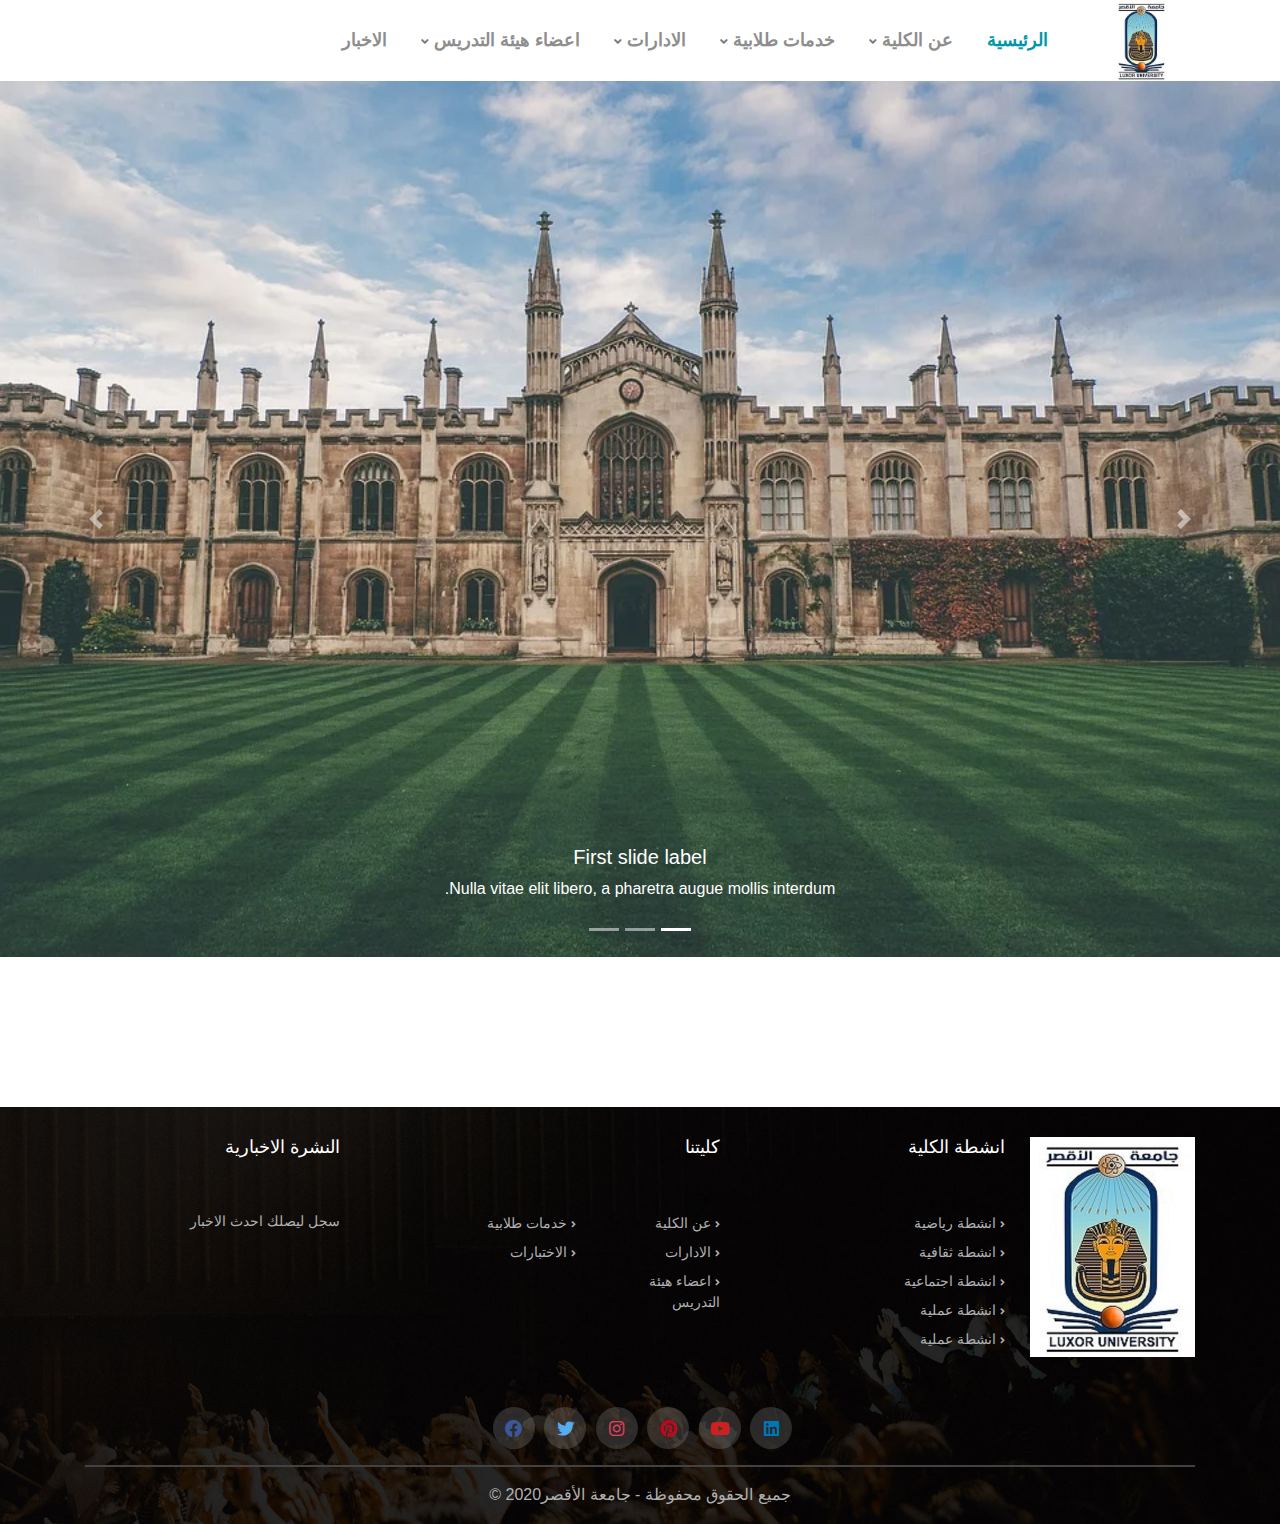
==== commit 9dc23010: "add somr pages in website" ====
--- a/index.html
+++ b/index.html
@@ -15,7 +15,7 @@
     <link rel="stylesheet" href="https://cdn.jsdelivr.net/npm/bootstrap@4.5.3/dist/css/bootstrap.min.css">
     
     <!-- code of font awesome style css -->
-    <link rel="stylesheet" href=CSS/all.min.css">
+    <link rel="stylesheet" href="CSS/all.min.css">
 
     <!-- code of animation for style css -->
     <link rel="stylesheet" href="CSS/animate.min.css">
@@ -55,7 +55,7 @@
 
                             <div class="super_menu" id="super_menu">
                                 <ul>
-                                    <li>
+                                    <li class="active">
                                         <a href="index.html">الرئيسية</a>
                                     </li>
                                     <li>
@@ -175,7 +175,7 @@
                                         <!-- start section navbar menu and sup_menu -->
 
                                     </li>
-                                    <li class="active">
+                                    <li>
                                         <a href="javascript:void(0);">الادارات</a>
                                         <i class="fas fa-angle-down fa-xs i"></i>
 
@@ -186,75 +186,55 @@
                                                 <li>
                                                     <div class="parent" style="display: inline-block;">
                                                         <i class="fa fa-history i_first"></i>
-                                                        <a href="javascript:void(0);">مكتب عميد الكلية</a>
-                                                    </div>
-                                                    <i class="fas fa-chevron-left fa-xs i"></i>
-                                                    <div class="order">
-                                                        <ul class="order_sup_menu" style="list-style: none;">
-                                                            <li>
-                                                                <div class="child">
-                                                                    <i class="fa fa-file i_thecond"></i>
-                                                                    <a href="Departments/PersonnelManagement.html"> ادارة شئون العاملين</a>    
-                                                                </div>
-                                                            </li>
-                                                        </ul>
-                                                    </div>
-                                                </li>
-                                                <li>
-                                                    <div class="parent" style="display: inline-block;">
-                                                        <i class="fa fa-history i_first"></i>
-                                                        <a href="javascript:void(0);">مكتب وكيل الكلية</a>
-                                                    </div>
-                                                    <i class="fas fa-chevron-left fa-xs i"></i>
-                                                    <div class="order">
-                                                        <ul class="order_sup_menu" style="list-style: none;">
-                                                            <li>
-                                                                <div class="child">
-                                                                    <i class="fa fa-file i_thecond"></i>
-                                                                    <a href="Departments/FacultyAdministration.html"> ادارة الكلية</a>    
-                                                                </div>
-                                                            </li>
-                                                        </ul>
-                                                    </div>
-                                                </li>
-                                                <li>
-                                                    <div class="parent" style="display: inline-block;">
-                                                        <i class="fa fa-history i_first"></i>
-                                                        <a href="javascript:void(0);">مكتب امين الكلية</a>
-                                                    </div>
-                                                    <i class="fas fa-chevron-left fa-xs i"></i>
-                                                    <div class="order">
-                                                        <ul class="order_sup_menu" style="list-style: none;">
-                                                            <li>
-                                                                <div class="child">
-                                                                    <i class="fa fa-file i_thecond"></i>
-                                                                    <a href="Departments/YouthWelfareDepartment.html"> ادارة رعاية الشباب</a>    
-                                                                </div>
-                                                            </li>
-                                                        </ul>
-                                                    </div>
-                                                </li>
-                                                <li>
-                                                    <div class="parent" style="display: inline-block;">
-                                                        <i class="fa fa-history i_first"></i>
-                                                        <a href="javascript:void(0);">ادارة شئون الطلاب</a>
-                                                    </div>
-                                                    <i class="fas fa-chevron-left fa-xs i"></i>
-                                                    <div class="order">
-                                                        <ul class="order_sup_menu" style="list-style: none;">
-                                                            <li>
-                                                                <div class="child">
-                                                                    <i class="fa fa-file i_thecond"></i>
-                                                                    <a href="Departments/AccountManagement.html"> ادارة الحسابات</a>    
-                                                                </div>
-                                                            </li>
-                                                            <li>
-                                                                <div class="child">
-                                                                    <i class="fa fa-file i_thecond"></i>
-                                                                    <a href="Departments/SupplyAndExchangeManagement.html"> ادارة التوريد والصرف</a>    
-                                                                </div>
-                                                            </li>
-                                                        </ul>
+                                                        <a href="Departments/Dean'sOffice.html">مكتب عميد الكلية</a>
+                                                    </div>
+                                                </li>
+                                                <li>
+                                                    <div class="parent" style="display: inline-block;">
+                                                        <i class="fa fa-file i_first"></i>
+                                                        <a href="Departments/PersonnelManagement.html"> ادارة شئون العاملين</a>    
+                                                    </div>
+                                                </li>
+                                                <li>
+                                                    <div class="parent" style="display: inline-block;">
+                                                        <i class="fa fa-history i_first"></i>
+                                                        <a href="Departments/ViceDean'sOffice.html">مكتب وكيل الكلية</a>
+                                                    </div>
+                                                </li>
+                                                <li>
+                                                    <div class="parent" style="display: inline-block;">
+                                                        <i class="fa fa-file i_first"></i>
+                                                        <a href="Departments/FacultyAdministration.html"> ادارة الكلية</a>    
+                                                    </div>
+                                                </li>
+                                                <li>
+                                                    <div class="parent" style="display: inline-block;">
+                                                        <i class="fa fa-history i_first"></i>
+                                                        <a href="Departments/SecretaryOffice.html">مكتب امين الكلية</a>
+                                                    </div>
+                                                </li>
+                                                <li>
+                                                    <div class="parent" style="display: inline-block;">
+                                                        <i class="fa fa-file i_first"></i>
+                                                        <a href="Departments/YouthWelfareDepartment.html"> ادارة رعاية الشباب</a>    
+                                                    </div>
+                                                </li>
+                                                <li>
+                                                    <div class="parent" style="display: inline-block;">
+                                                        <i class="fa fa-history i_first"></i>
+                                                        <a href="Departments/StudentAffairsAdministration.html">ادارة شئون الطلاب</a>
+                                                    </div>
+                                                </li>
+                                                <li>
+                                                    <div class="parent" style="display: inline-block;">
+                                                        <i class="fa fa-file i_first"></i>
+                                                        <a href="Departments/AccountManagement.html"> ادارة الحسابات</a>    
+                                                    </div>
+                                                </li>
+                                                <li>
+                                                    <div class="parent" style="display: inline-block;">
+                                                        <i class="fa fa-file i_first"></i>
+                                                        <a href="Departments/SupplyAndExchangeManagement.html"> ادارة التوريد والصرف</a>    
                                                     </div>
                                                 </li>
                                             </ul>
@@ -264,10 +244,27 @@
 
                                     </li>
                                     <li>
-                                        <a href="../exams.html"> الاختبارات</a>
+                                        <a href="javascript:void(0);"> اعضاء هيئة التدريس</a>
+                                        <i class="fas fa-angle-down fa-xs i"></i>
+                                        <div class="sup_menu">
+                                            <ul class="unorder_sup_menu">
+                                                <li>
+                                                    <div class="parent" style="display: inline-block;">
+                                                        <i class="fas fa-university i_first"></i>
+                                                        <a href="facultyOfSchool/facultySchool.html"> اعضاء هيئة التدريس</a>
+                                                    </div>
+                                                </li>
+                                                <li>
+                                                    <div class="parent" style="display: inline-block;">
+                                                        <i class="fas fa-graduation-cap i_first"></i>
+                                                        <a href="facultyOfSchool/modificationData.html"> تعديل بيانات اعضاء هيئة التدريس</a>
+                                                    </div>
+                                                </li>
+                                            </ul>
+                                        </div>
                                     </li>
                                     <li>
-                                        <a href="javascript:void(0);"> اعضاء هيئة التدريس</a>
+                                        <a href="../exams.html"> الاخبار</a>
                                     </li>
                                 </ul>
                             </div>
@@ -350,7 +347,7 @@
                     <div class="col-sm-6 col-md-6 col-lg-2">
                         <div class="about">
                             <div class="images">
-                                <img src="../photo/unnamed.jpg" alt="">
+                                <img src="photo/unnamed.jpg" alt="">
                             </div>
                         </div>
                     </div>
@@ -375,11 +372,11 @@
                             <h5>كليتنا</h5>
                             <div class="title">
                                 <ul>
-                                    <li><i class="fa fa-angle-right i_right"></i><a href="../aboutCollege/CollegeWebsite.html"> عن الكلية </a></li>
-                                    <li><i class="fa fa-angle-right i_right"></i><a href="../StudentServices/StudentHandbook.html"> خدمات طلابية </a></li>
+                                    <li><i class="fa fa-angle-right i_right"></i><a href="aboutCollege/CollegeWebsite.html"> عن الكلية </a></li>
+                                    <li><i class="fa fa-angle-right i_right"></i><a href="StudentServices/StudentHandbook.html"> خدمات طلابية </a></li>
                                     <li><i class="fa fa-angle-right i_right"></i><a href="Departments/PersonnelManagement.html"> الادارات </a></li>
-                                    <li><i class="fa fa-angle-right i_right"></i><a href="../exams.html"> الاختبارات </a></li>
-                                    <li><i class="fa fa-angle-right i_right"></i><a href="#"> اعضاء هيئة التدريس </a></li>
+                                    <li><i class="fa fa-angle-right i_right"></i><a href="exams.html"> الاختبارات </a></li>
+                                    <li><i class="fa fa-angle-right i_right"></i><a href="facultyOfSchool/facultySchool.html"> اعضاء هيئة التدريس </a></li>
                                 </ul>
                             </div>
                         </div>
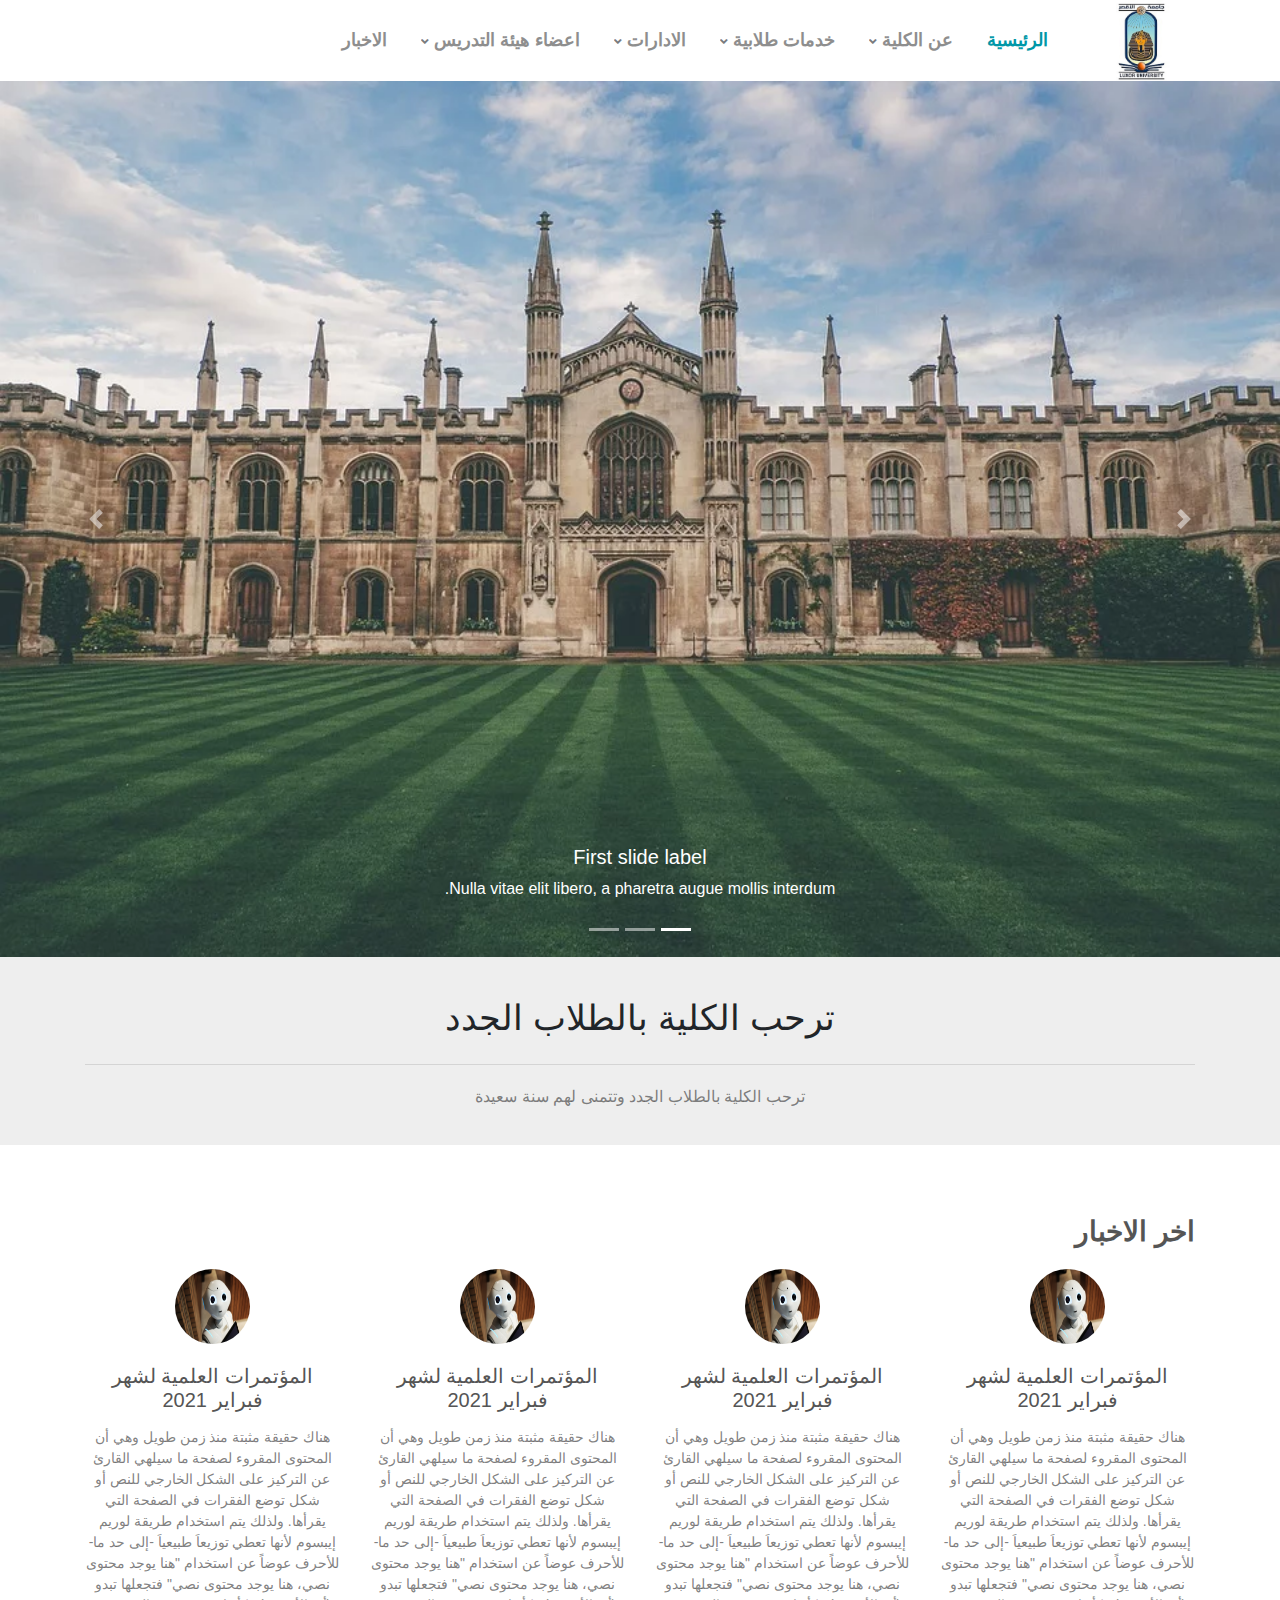
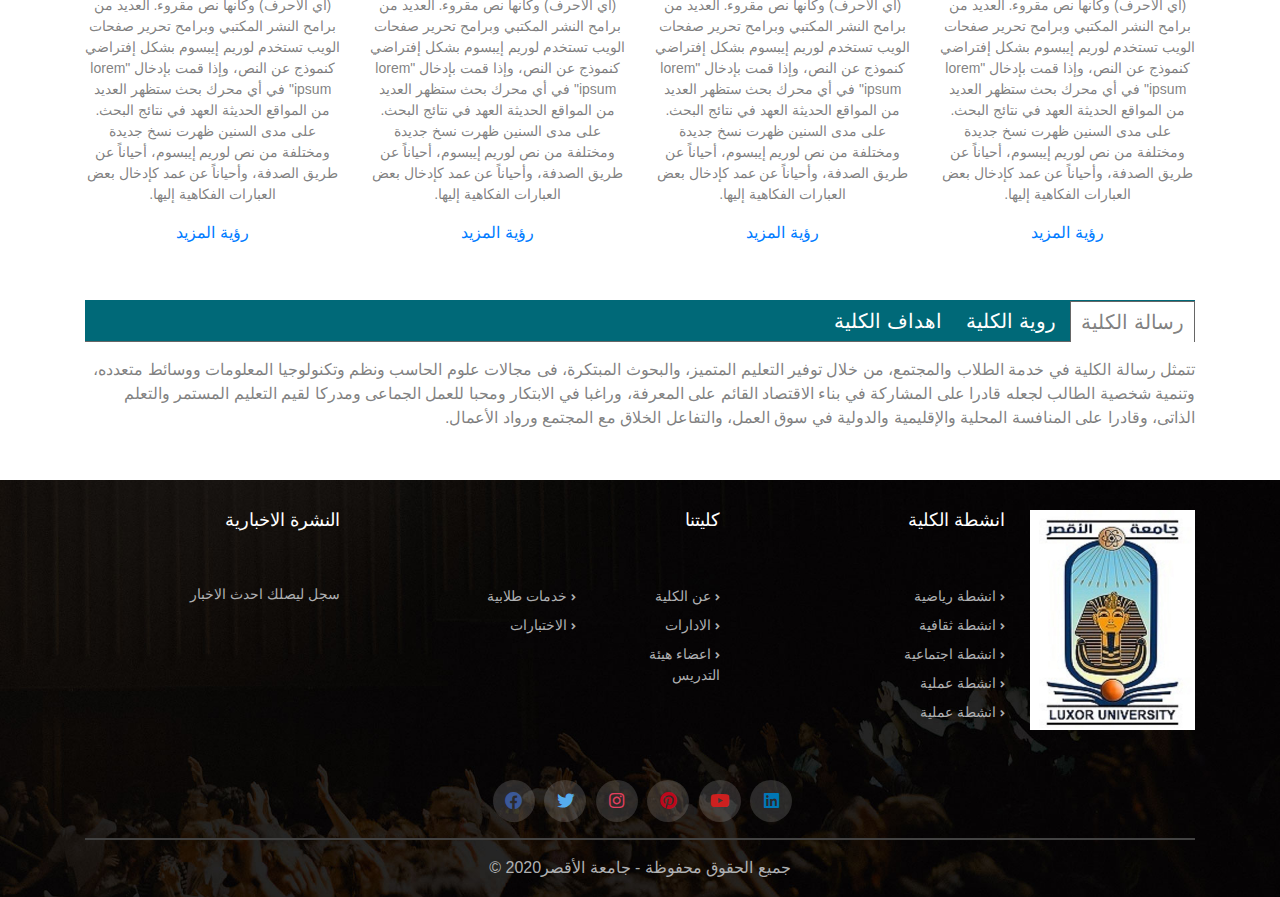
==== commit 01f072ab: "add one pages and modicicition some style in style css" ====
--- a/index.html
+++ b/index.html
@@ -333,13 +333,131 @@
             <span class="carousel-control-next-icon" aria-hidden="true"></span>
             <span class="sr-only">Next</span>
         </a>
+    </div>
+
+    <!-- end section carousel -->
+
+    <!-- start section welcome -->
+
+    <section class="welcome">
+        <div class="container">
+            <h1>ترحب الكلية بالطلاب الجدد</h1>
+            <p>ترحب الكلية بالطلاب الجدد وتتمنى لهم سنة سعيدة</p>
         </div>
-
-    <!-- end section carousel -->
-
+    </section>
     
+    <!-- end section welcome -->
+    
+    <!-- start section news -->
+    <section class="news">
+        <div class="container">
+            <h3 class="new">اخر الاخبار</h3>
+            <div class="row">
+                <div class="col-md-3 col-sm-12">
+                    <div class="item">
+                        <div class="images">
+                            <a href="news.html"><img src="photo/alex-knight-2EJCSULRwC8-unsplash.jpg" alt=""></a>
+                        </div>
+                        <h5><a href="news.html">المؤتمرات العلمية لشهر فبراير 2021</a></h5>
+                        <p>هناك حقيقة مثبتة منذ زمن طويل وهي أن المحتوى المقروء لصفحة ما سيلهي القارئ عن التركيز على الشكل الخارجي للنص أو شكل توضع الفقرات في الصفحة التي يقرأها. ولذلك يتم استخدام طريقة لوريم إيبسوم لأنها تعطي توزيعاَ طبيعياَ -إلى حد ما- للأحرف عوضاً عن استخدام "هنا يوجد محتوى نصي، هنا يوجد محتوى نصي" فتجعلها تبدو (أي الأحرف) وكأنها نص مقروء. العديد من برامح النشر المكتبي وبرامح تحرير صفحات الويب تستخدم لوريم إيبسوم بشكل إفتراضي كنموذج عن النص، وإذا قمت بإدخال "lorem ipsum" في أي محرك بحث ستظهر العديد من المواقع الحديثة العهد في نتائج البحث. على مدى السنين ظهرت نسخ جديدة ومختلفة من نص لوريم إيبسوم، أحياناً عن طريق الصدفة، وأحياناً عن عمد كإدخال بعض العبارات الفكاهية إليها.</p>
+                        <a href="news.html">رؤية المزيد</a>
+                    </div>
+                </div>
+                <div class="col-md-3 col-sm-12">
+                    <div class="item">
+                        <div class="images">
+                            <a href="news.html"><img src="photo/alex-knight-2EJCSULRwC8-unsplash.jpg" alt=""></a>
+                        </div>
+                        <h5><a href="news.html">المؤتمرات العلمية لشهر فبراير 2021</a></h5>
+                        <p>هناك حقيقة مثبتة منذ زمن طويل وهي أن المحتوى المقروء لصفحة ما سيلهي القارئ عن التركيز على الشكل الخارجي للنص أو شكل توضع الفقرات في الصفحة التي يقرأها. ولذلك يتم استخدام طريقة لوريم إيبسوم لأنها تعطي توزيعاَ طبيعياَ -إلى حد ما- للأحرف عوضاً عن استخدام "هنا يوجد محتوى نصي، هنا يوجد محتوى نصي" فتجعلها تبدو (أي الأحرف) وكأنها نص مقروء. العديد من برامح النشر المكتبي وبرامح تحرير صفحات الويب تستخدم لوريم إيبسوم بشكل إفتراضي كنموذج عن النص، وإذا قمت بإدخال "lorem ipsum" في أي محرك بحث ستظهر العديد من المواقع الحديثة العهد في نتائج البحث. على مدى السنين ظهرت نسخ جديدة ومختلفة من نص لوريم إيبسوم، أحياناً عن طريق الصدفة، وأحياناً عن عمد كإدخال بعض العبارات الفكاهية إليها.</p>
+                        <a href="news.html">رؤية المزيد</a>
+                    </div>
+                </div>
+                <div class="col-md-3 col-sm-12">
+                    <div class="item">
+                        <div class="images">
+                            <a href="news.html"><img src="photo/alex-knight-2EJCSULRwC8-unsplash.jpg" alt=""></a>
+                        </div>
+                        <h5><a href="news.html">المؤتمرات العلمية لشهر فبراير 2021</a></h5>
+                        <p>هناك حقيقة مثبتة منذ زمن طويل وهي أن المحتوى المقروء لصفحة ما سيلهي القارئ عن التركيز على الشكل الخارجي للنص أو شكل توضع الفقرات في الصفحة التي يقرأها. ولذلك يتم استخدام طريقة لوريم إيبسوم لأنها تعطي توزيعاَ طبيعياَ -إلى حد ما- للأحرف عوضاً عن استخدام "هنا يوجد محتوى نصي، هنا يوجد محتوى نصي" فتجعلها تبدو (أي الأحرف) وكأنها نص مقروء. العديد من برامح النشر المكتبي وبرامح تحرير صفحات الويب تستخدم لوريم إيبسوم بشكل إفتراضي كنموذج عن النص، وإذا قمت بإدخال "lorem ipsum" في أي محرك بحث ستظهر العديد من المواقع الحديثة العهد في نتائج البحث. على مدى السنين ظهرت نسخ جديدة ومختلفة من نص لوريم إيبسوم، أحياناً عن طريق الصدفة، وأحياناً عن عمد كإدخال بعض العبارات الفكاهية إليها.</p>
+                        <a href="news.html">رؤية المزيد</a>
+                    </div>
+                </div>
+                <div class="col-md-3 col-sm-12">
+                    <div class="item">
+                        <div class="images">
+                            <a href="news.html"><img src="photo/alex-knight-2EJCSULRwC8-unsplash.jpg" alt=""></a>
+                        </div>
+                        <h5><a href="news.html">المؤتمرات العلمية لشهر فبراير 2021</a></h5>
+                        <p>هناك حقيقة مثبتة منذ زمن طويل وهي أن المحتوى المقروء لصفحة ما سيلهي القارئ عن التركيز على الشكل الخارجي للنص أو شكل توضع الفقرات في الصفحة التي يقرأها. ولذلك يتم استخدام طريقة لوريم إيبسوم لأنها تعطي توزيعاَ طبيعياَ -إلى حد ما- للأحرف عوضاً عن استخدام "هنا يوجد محتوى نصي، هنا يوجد محتوى نصي" فتجعلها تبدو (أي الأحرف) وكأنها نص مقروء. العديد من برامح النشر المكتبي وبرامح تحرير صفحات الويب تستخدم لوريم إيبسوم بشكل إفتراضي كنموذج عن النص، وإذا قمت بإدخال "lorem ipsum" في أي محرك بحث ستظهر العديد من المواقع الحديثة العهد في نتائج البحث. على مدى السنين ظهرت نسخ جديدة ومختلفة من نص لوريم إيبسوم، أحياناً عن طريق الصدفة، وأحياناً عن عمد كإدخال بعض العبارات الفكاهية إليها.</p>
+                        <a href="news.html">رؤية المزيد</a>
+                    </div>
+                </div>
+            </div>
+        </div>
+    </section>
+
+    <!-- end section news -->
+
+    <!-- start section university see-->
+
+    <div class="system-message">
+        <div class="container">
+            <div class="contain-message">
+                <ul class="top">
+                    <li id="first" class="active">رسالة الكلية</li>
+                    <li id="seconde"> روية الكلية </li>
+                    <li id="third"> اهداف الكلية </li>
+                </ul>
+                <div class="display" id="first-div">
+                    <p>تتمثل رسالة الكلية في خدمة الطلاب والمجتمع، من خلال توفير التعليم المتميز، والبحوث المبتكرة، فى مجالات علوم الحاسب ونظم وتكنولوجيا المعلومات ووسائط متعدده، وتنمية شخصية الطالب لجعله قادرا على المشاركة في بناء الاقتصاد القائم على المعرفة، وراغبا في الابتكار ومحبا للعمل الجماعى ومدركا لقيم التعليم المستمر والتعلم الذاتى، وقادرا على المنافسة المحلية والإقليمية والدولية في سوق العمل، والتفاعل الخلاق مع المجتمع ورواد الأعمال.</p>
+                </div>
+                <div id="seconde-div" class="hide">
+                    <p>تطمح كلية الحاسبات والمعلومات أن تكون مؤسسة تعليمية بحثية رائدة في مجال الحوسبة وتنمية المجتمع في ضوء معايير الجودة العالمية</p>
+                </div>
+                <div id="third-div" class="hide">
+                    <p>
+                        <ol class="orLi">
+                            <li>&nbsp;&nbsp;&nbsp; خريج متميز قادر على الإبداع والابتكار:
+                                <ul>
+                                    <li>&nbsp;&nbsp;&nbsp; تطوير البرامج التعليمية فى ضوء معايير أكاديمية معتمدة.</li>
+                                    <li>&nbsp;&nbsp;&nbsp; التطوير المستمر لفرص التعليم والتعلم للطلاب ورفع مستوى الخريجين.</li>
+                                    <li>&nbsp;&nbsp;&nbsp; الارتقاء بكفاية أعضاء هيئة التدريس والهيئة المعاونة.</li>
+                                </ul>
+                            </li>
+                            <li>&nbsp;&nbsp;&nbsp; رفع الكفاءة البحثية للكلية وتطوير الدراسات العليا:
+                                <ul>
+                                    <li>&nbsp;&nbsp;&nbsp; التطوير المستمر لمنظومة البحث العلمى والأنشطة العلمية.تطوير الدراسات العليا</li>
+                                </ul>
+                            </li>
+                            <li>&nbsp;&nbsp;&nbsp; تفاعل الكلية مع المجتمع والبيئة:
+                                <ul>
+                                    <li>&nbsp;&nbsp;&nbsp; تفاعل الكلية مع المجتمع والبيئة:</li>
+                                </ul>
+                            </li>
+                            <li>&nbsp;&nbsp;&nbsp; تفاعل الكلية مع المجتمع والبيئة:
+                                <ul>
+                                    <li>&nbsp;&nbsp;&nbsp; تطوير التخطيط الإستراتيجى للكليةتطوير الهيكل التنظيمى والجهاز الإدارى بالكلية.</li>
+                                    <li>&nbsp;&nbsp;&nbsp; تطوير إدارة نظم الجوده فى تحسين قدرة الكلية.</li>
+                                </ul>
+                            </li>
+                            <li>&nbsp;&nbsp;&nbsp; ترسيخ القيم والأخلاقيات:
+                                <ul>
+                                    <li>&nbsp;&nbsp;&nbsp; إتباع أسلوب فعال فى القيادة والحوكمة بما يضمن كفاءة الإدارة وضمان المصداقية والأخلاق.</li>
+                                </ul>
+                            </li>
+                        </ol>
+                    </p>
+                </div>
+            </div>
+
+        </div>
+    </div>
+
+    <!-- end section university see-->
 
     <!-- start footer -->
+
     <footer class="footer">
         <div class="container">
             <div class="footer-top">
@@ -435,6 +553,7 @@
             </div>
         </div>
     </footer>
+
     <!-- end footer -->
 
     <!-- start section scroll to top -->
@@ -450,6 +569,7 @@
     <script src="JS/jquery.countTo.js"></script>
     <script src="JS/wow.min.js"></script>
     <script>new WOW().init();</script>
+    <script src="JS/connect.js"></script>
     <script src="JS/plgin.js"></script>
 </body>
 </html>--- a/CSS/style.css
+++ b/CSS/style.css
@@ -392,7 +392,7 @@
     .navbar .main_menu .nav_toggle .icon{
         right: 320px;
     }
-  
+
     li:hover .sup_menu .unorder_sup_menu li .order{
         width: 220px;
         left: -220px;
@@ -493,7 +493,6 @@
     .main_menu .show ul > li:hover .sup_menu{
         width: 180px;
     }
-   
 }
 
 /* start style section scroll to top*/
@@ -555,6 +554,133 @@
 
 /* start style section scroll to top*/
 
+/* start style section welcome*/   
+
+.welcome{
+    text-align: center;
+    padding: 40px 0 20px;
+    background-color: #EEE;
+    margin-bottom: 40px;
+}
+
+.welcome h1{
+    padding-bottom: 25px;
+    border-bottom: 1px solid rgba(185, 185, 185, 0.5);
+    font-size: 35px;
+}
+
+.welcome p{
+    color: var(--pra_color);
+    margin-top: 20px;
+}
+
+/* end style section welcome*/   
+
+/* start style section news */
+
+.news{
+    text-align: center;
+    padding: 30px 0;
+    margin-bottom: 20px;
+}
+
+.news .new{
+    text-align: right;
+    color: #555;
+    font-weight: 800;
+    margin-bottom: 20px;
+}
+
+.news .new .item{
+    margin: 50px 0;
+}
+
+.news .item .images{
+    width: 75px;
+    height: 75px;
+    margin: 0 auto 20px;
+}
+
+.news .item .images a img{
+    width: 100%;
+    height: 100%;
+    border-radius: 50%;
+} 
+
+.news .item h5{
+    margin-bottom: 15px;
+}
+
+.news .item h5 a{
+    color: #555;
+    text-decoration: none;
+}
+
+.news .item p{
+    color: var(--pra_color);
+    font-size: 14px;
+}
+
+.news .item a{
+    text-decoration: none;
+}
+
+/* end style section news */
+
+/* start style section university see */
+
+.system-message{
+    margin-top: 25px;
+}
+
+.system-message .contain-message{
+    margin-top: 25px;
+    color: var(--words-color);
+    text-align: right;
+}
+
+.contain-message .top {
+    list-style: none;
+    border-bottom: 1px solid #666;
+    background-color: var(--main_color);
+}
+
+.contain-message .top li{
+    display: inline-block;
+    padding: 5px 10px;
+    cursor: pointer;
+    font-size: 20px;
+    color: #FFF;
+}
+
+.contain-message .top li.active{
+    border: 1px solid #666;
+    border-bottom: none;
+    position: relative;
+    bottom: -1px;
+    z-index: 9;
+    background-color: #FFF;
+    color: var(--pra_color);
+}
+
+.contain-message .hide{
+    display: none;
+}
+
+#first-div p,#seconde-div p{
+    color: var(--pra_color);
+}
+.contain-message .orLi,.contain-message .orLi li ul{
+    margin: 5px 20px;
+}
+
+.contain-message .orLi li,
+.contain-message .orLi li ul li{
+    color: var(--pra_color);
+}
+
+/* end style section university see */
+
 /*  start section footer */
 
 .footer{
@@ -567,7 +693,7 @@
     text-align: left;
     color: var(--pra_color);
     background-size: cover;
-    margin-top: 150px;
+    margin-top: 50px;
     padding-top: 50px;
 }
 
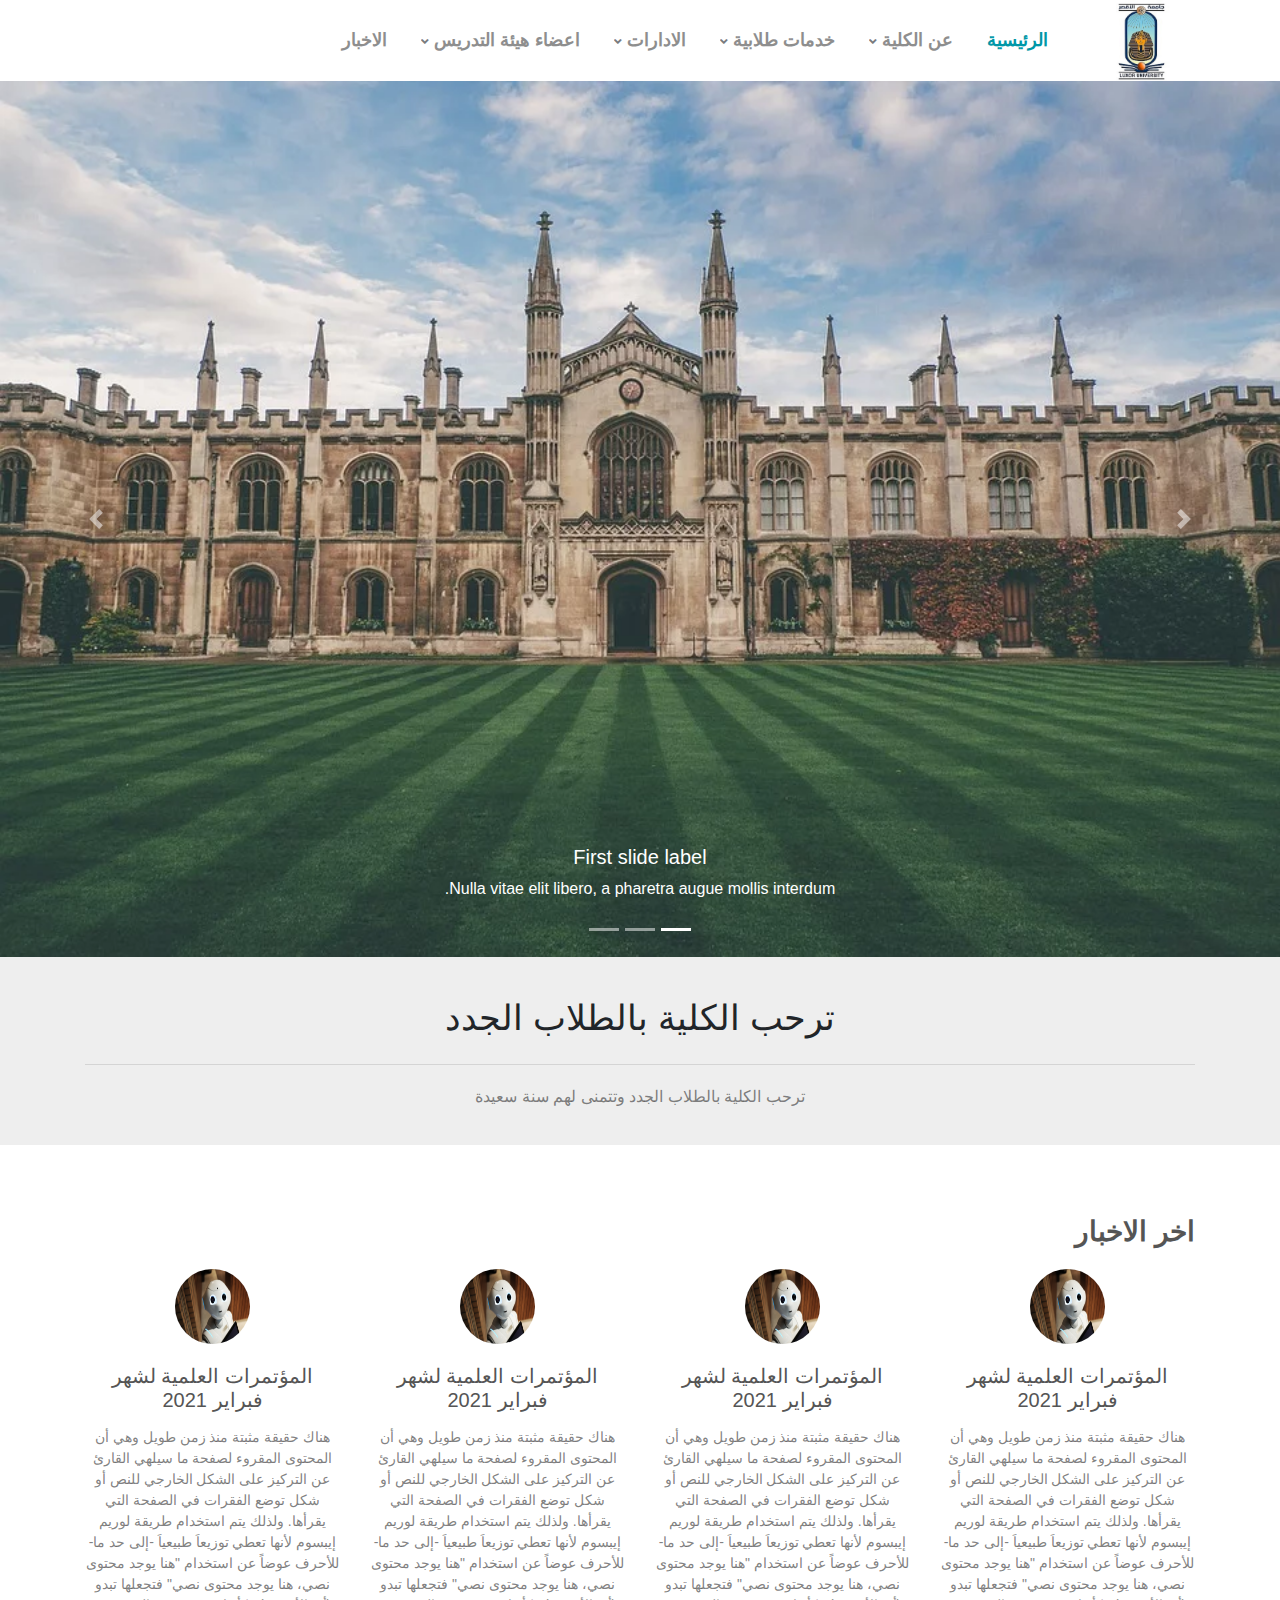
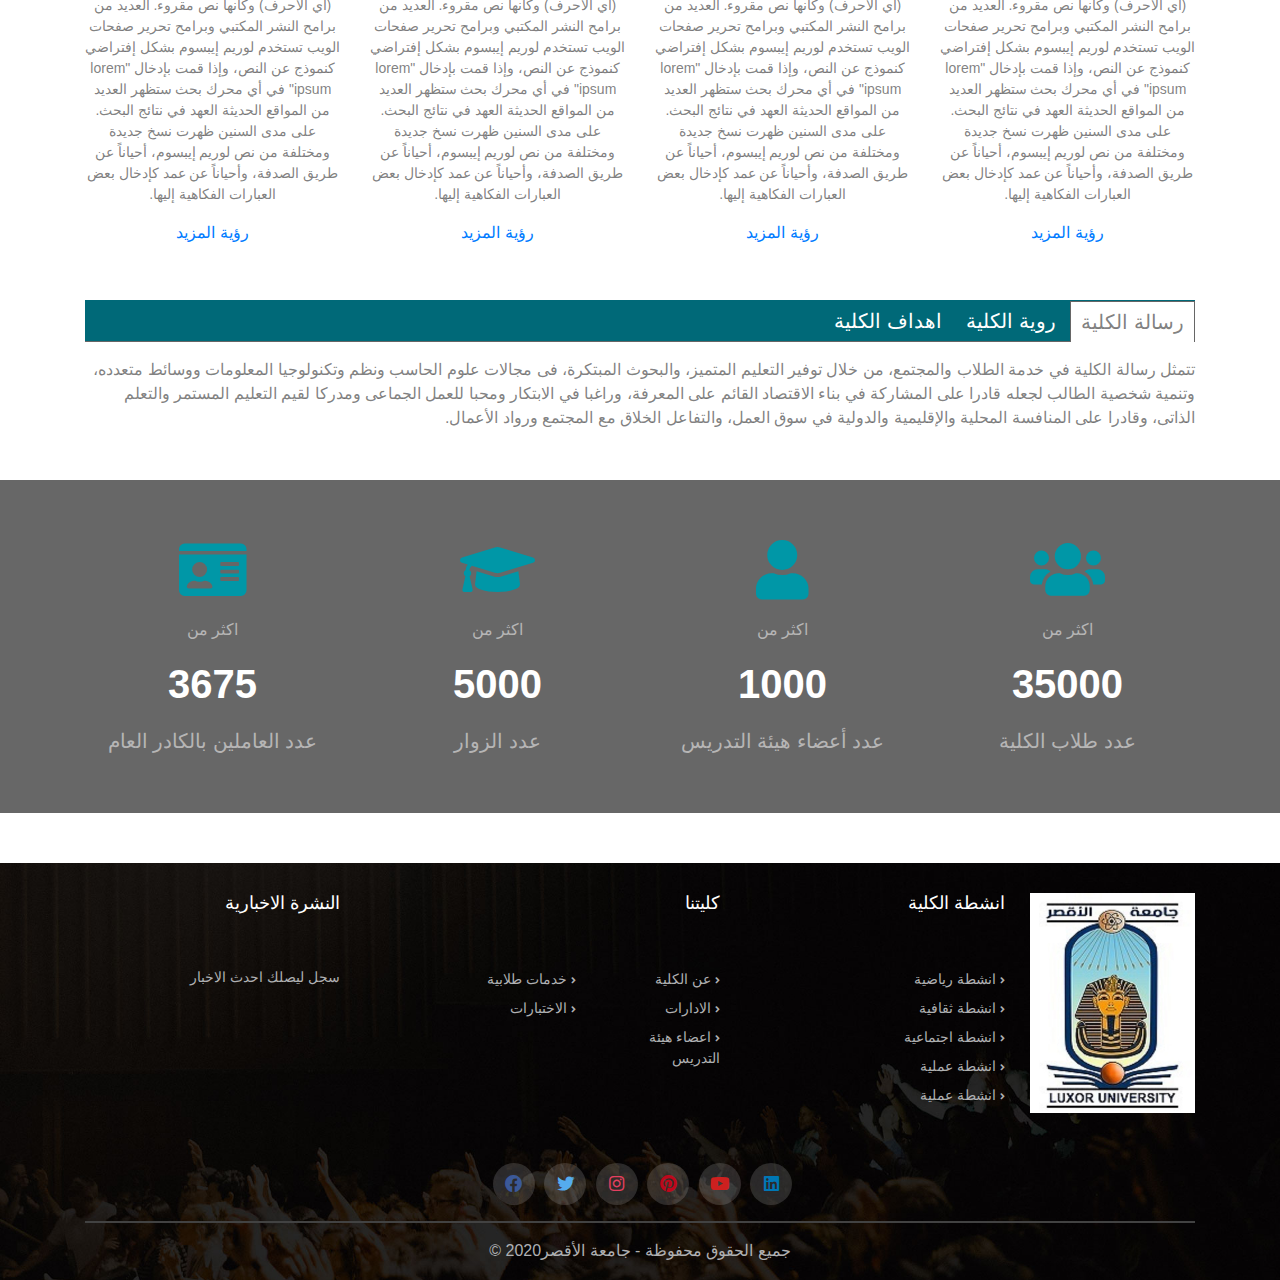
==== commit cbb80e30: "add some future" ====
--- a/index.html
+++ b/index.html
@@ -455,6 +455,41 @@
     </div>
 
     <!-- end section university see-->
+
+    <!--start statistics -->
+    <div class="stats text-center">           
+        <div class="state">
+            <div class=" container ">
+                <div class="row">   
+                    <div class="col-lg-3 col-md-6  col-xs-12 text-center data">                    
+                        <i class=" fa fa-users fa-5x i"></i>  
+                        <h6> اكثر من</h6>   
+                        <h3 class="timer">35000</h3>
+                        <h4> عدد طلاب الكلية</h4>                              
+                    </div>
+                    <div class="col-lg-3 col-md-6 col-xs-12 text-center data">                               
+                        <i class=" fa fa-user fa-5x i"></i>
+                        <h6> اكثر من</h6>  
+                        <h3 class="timer1">1000</h3>
+                        <h4> عدد أعضاء هيئة التدريس</h4>
+                    </div>
+                    <div class="col-lg-3 col-md-6 col-xs-12 text-center data">
+                        <i class="fa fa-graduation-cap fa-5x i"></i>  
+                        <h6> اكثر من</h6>   
+                        <h3 class="timer2">5000</h3>
+                        <h4> عدد الزوار</h4>
+                    </div>
+                    <div class="col-lg-3 col-md-6 col-xs-12 text-center data">
+                        <i class="fa fa-id-card fa-5x i"></i>  
+                        <h6> اكثر من</h6>      
+                        <h3 class="timer3">3675</h3>
+                        <h4> عدد العاملين بالكادر العام </h4>
+                    </div>
+                </div>
+            </div>
+        </div>
+    </div>
+    <!--end statistics -->
 
     <!-- start footer -->
 
--- a/CSS/style.css
+++ b/CSS/style.css
@@ -681,6 +681,58 @@
 
 /* end style section university see */
 
+
+/*  start statistic*/
+.stats{
+    background:url(../photo/bg3.jpg) no-repeat center center fixed;
+    background-size: cover;
+    min-height: 300px;
+    margin-top: 50px; 
+    margin-bottom: 50px;   
+}
+
+.stats .state{
+    background:  rgba(2,2,2,0.6);
+    color:#FFF;
+    min-height: 300px;
+    padding-bottom: 40px;
+    padding-top: 40px;
+    
+}
+
+.stats .data  {
+    color: #B6B5B5;
+    transition:  all 0.5 ease-in-out;
+    margin: 20px 0;
+}
+
+.stats h3 {
+    color: #fff;
+    font-size: 40px!important;
+    line-height: 50px!important;
+    margin-bottom: 2px;
+    font-weight: 900;
+    margin-top: 20px;
+    margin-bottom: 20px;
+}
+
+.stats h6 {
+    margin-top: 20px;
+}
+
+.stats  h4 {
+    font-weight: 500!important;
+    margin-bottom: 0;
+    font-size: 20px;
+}
+
+.stats .i{
+    font-size: 60px;
+    color: var(--second_color) !important;
+}
+/*  end statistic*/
+
+
 /*  start section footer */
 
 .footer{
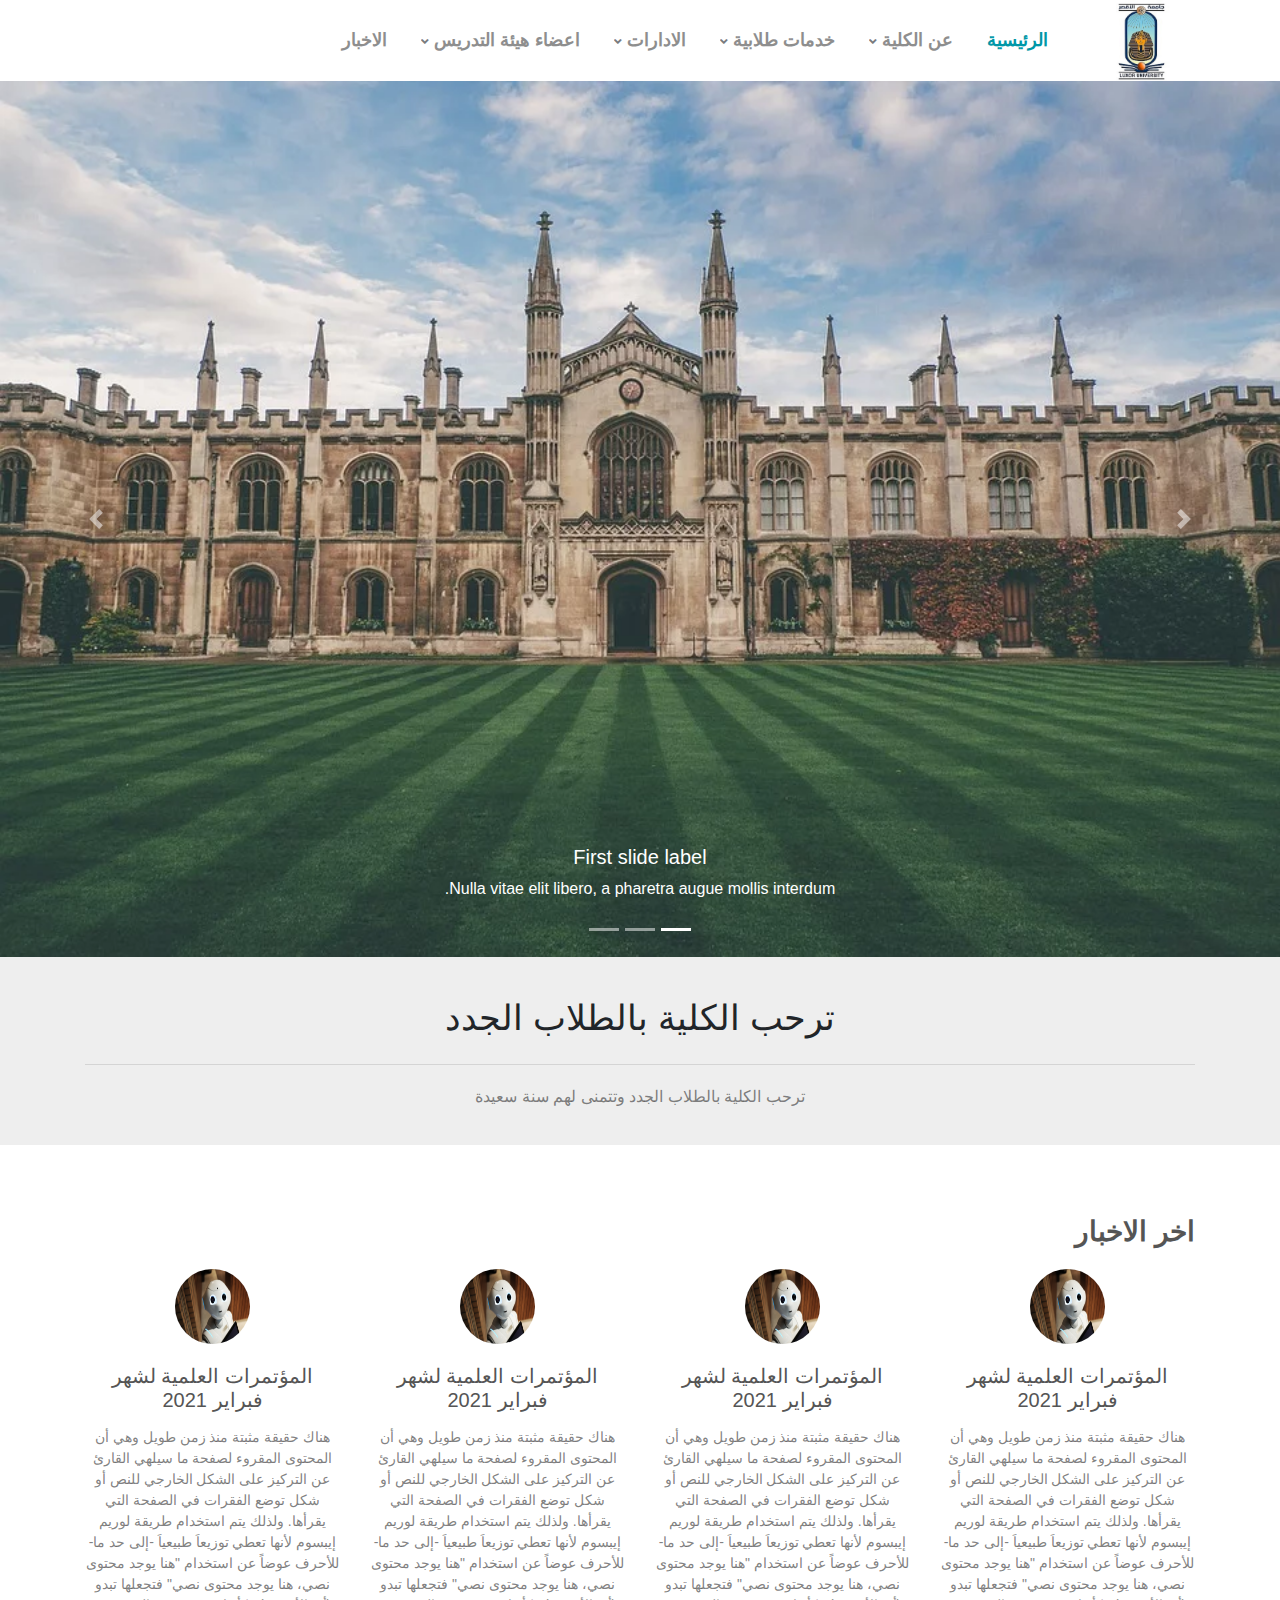
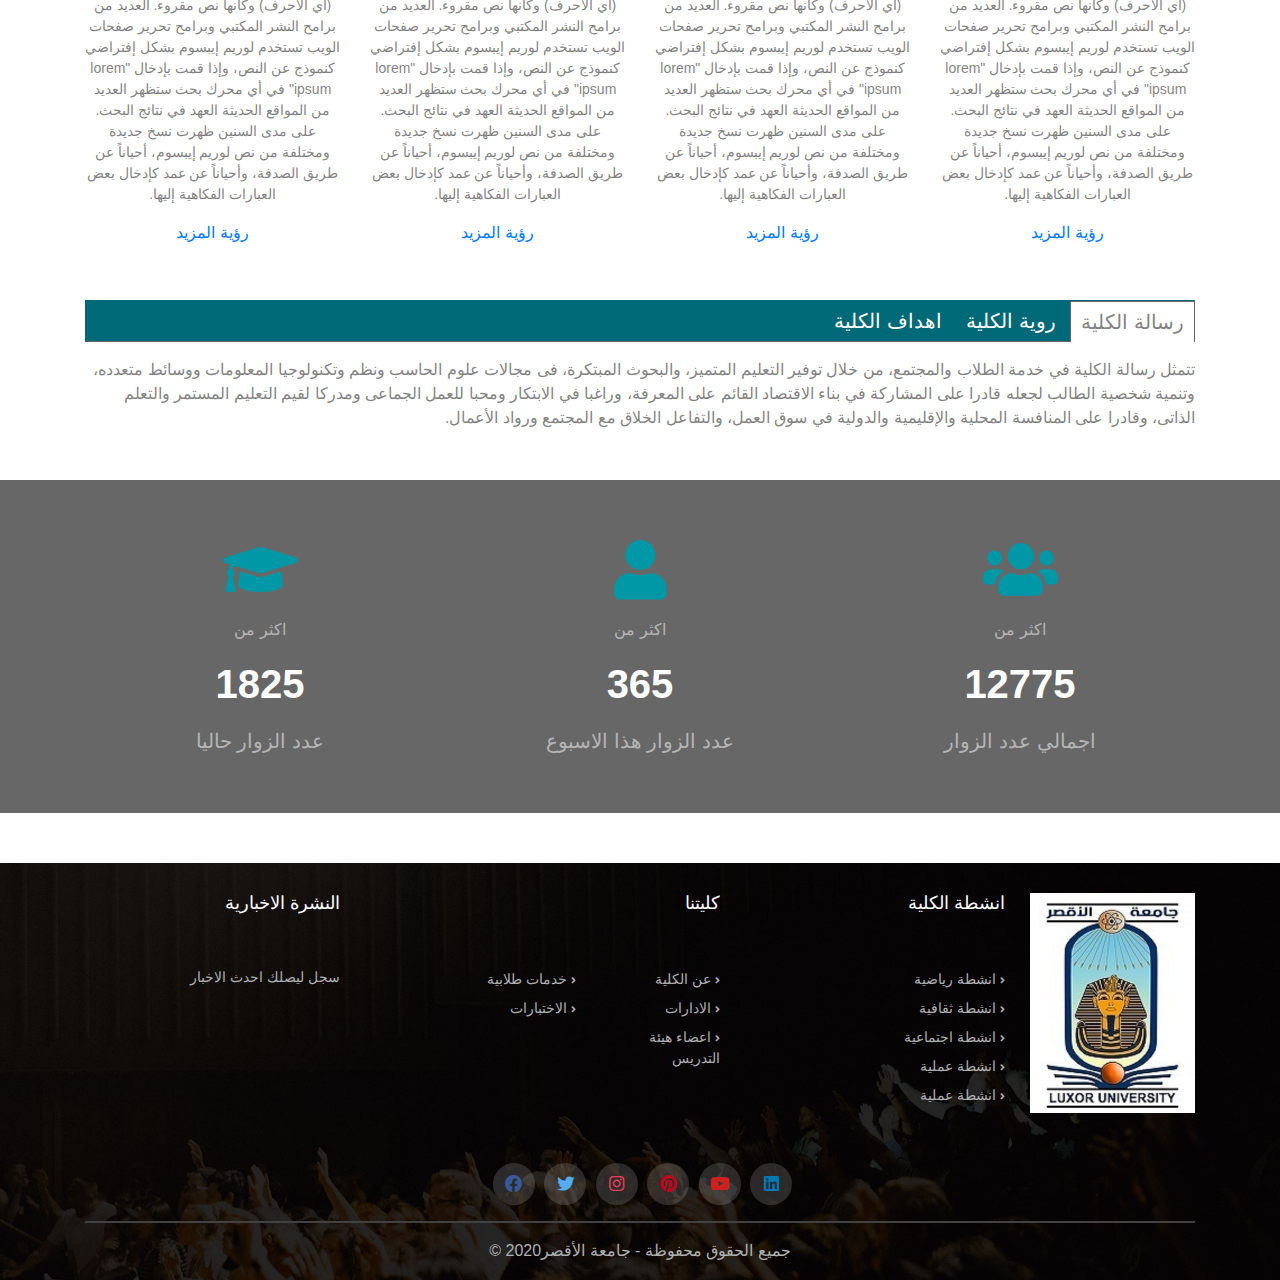
==== commit 2af21837: "update counter" ====
--- a/index.html
+++ b/index.html
@@ -461,29 +461,23 @@
         <div class="state">
             <div class=" container ">
                 <div class="row">   
-                    <div class="col-lg-3 col-md-6  col-xs-12 text-center data">                    
+                    <div class="col-lg-4 col-md-6  col-xs-12 text-center data">                    
                         <i class=" fa fa-users fa-5x i"></i>  
                         <h6> اكثر من</h6>   
                         <h3 class="timer">35000</h3>
-                        <h4> عدد طلاب الكلية</h4>                              
-                    </div>
-                    <div class="col-lg-3 col-md-6 col-xs-12 text-center data">                               
+                        <h4> اجمالي عدد الزوار</h4>                              
+                    </div>
+                    <div class="col-lg-4 col-md-6 col-xs-12 text-center data">                               
                         <i class=" fa fa-user fa-5x i"></i>
                         <h6> اكثر من</h6>  
                         <h3 class="timer1">1000</h3>
-                        <h4> عدد أعضاء هيئة التدريس</h4>
-                    </div>
-                    <div class="col-lg-3 col-md-6 col-xs-12 text-center data">
+                        <h4> عدد الزوار هذا الاسبوع</h4>
+                    </div>
+                    <div class="col-lg-4 col-md-6 col-xs-12 text-center data">
                         <i class="fa fa-graduation-cap fa-5x i"></i>  
                         <h6> اكثر من</h6>   
                         <h3 class="timer2">5000</h3>
-                        <h4> عدد الزوار</h4>
-                    </div>
-                    <div class="col-lg-3 col-md-6 col-xs-12 text-center data">
-                        <i class="fa fa-id-card fa-5x i"></i>  
-                        <h6> اكثر من</h6>      
-                        <h3 class="timer3">3675</h3>
-                        <h4> عدد العاملين بالكادر العام </h4>
+                        <h4> عدد الزوار حاليا</h4>
                     </div>
                 </div>
             </div>
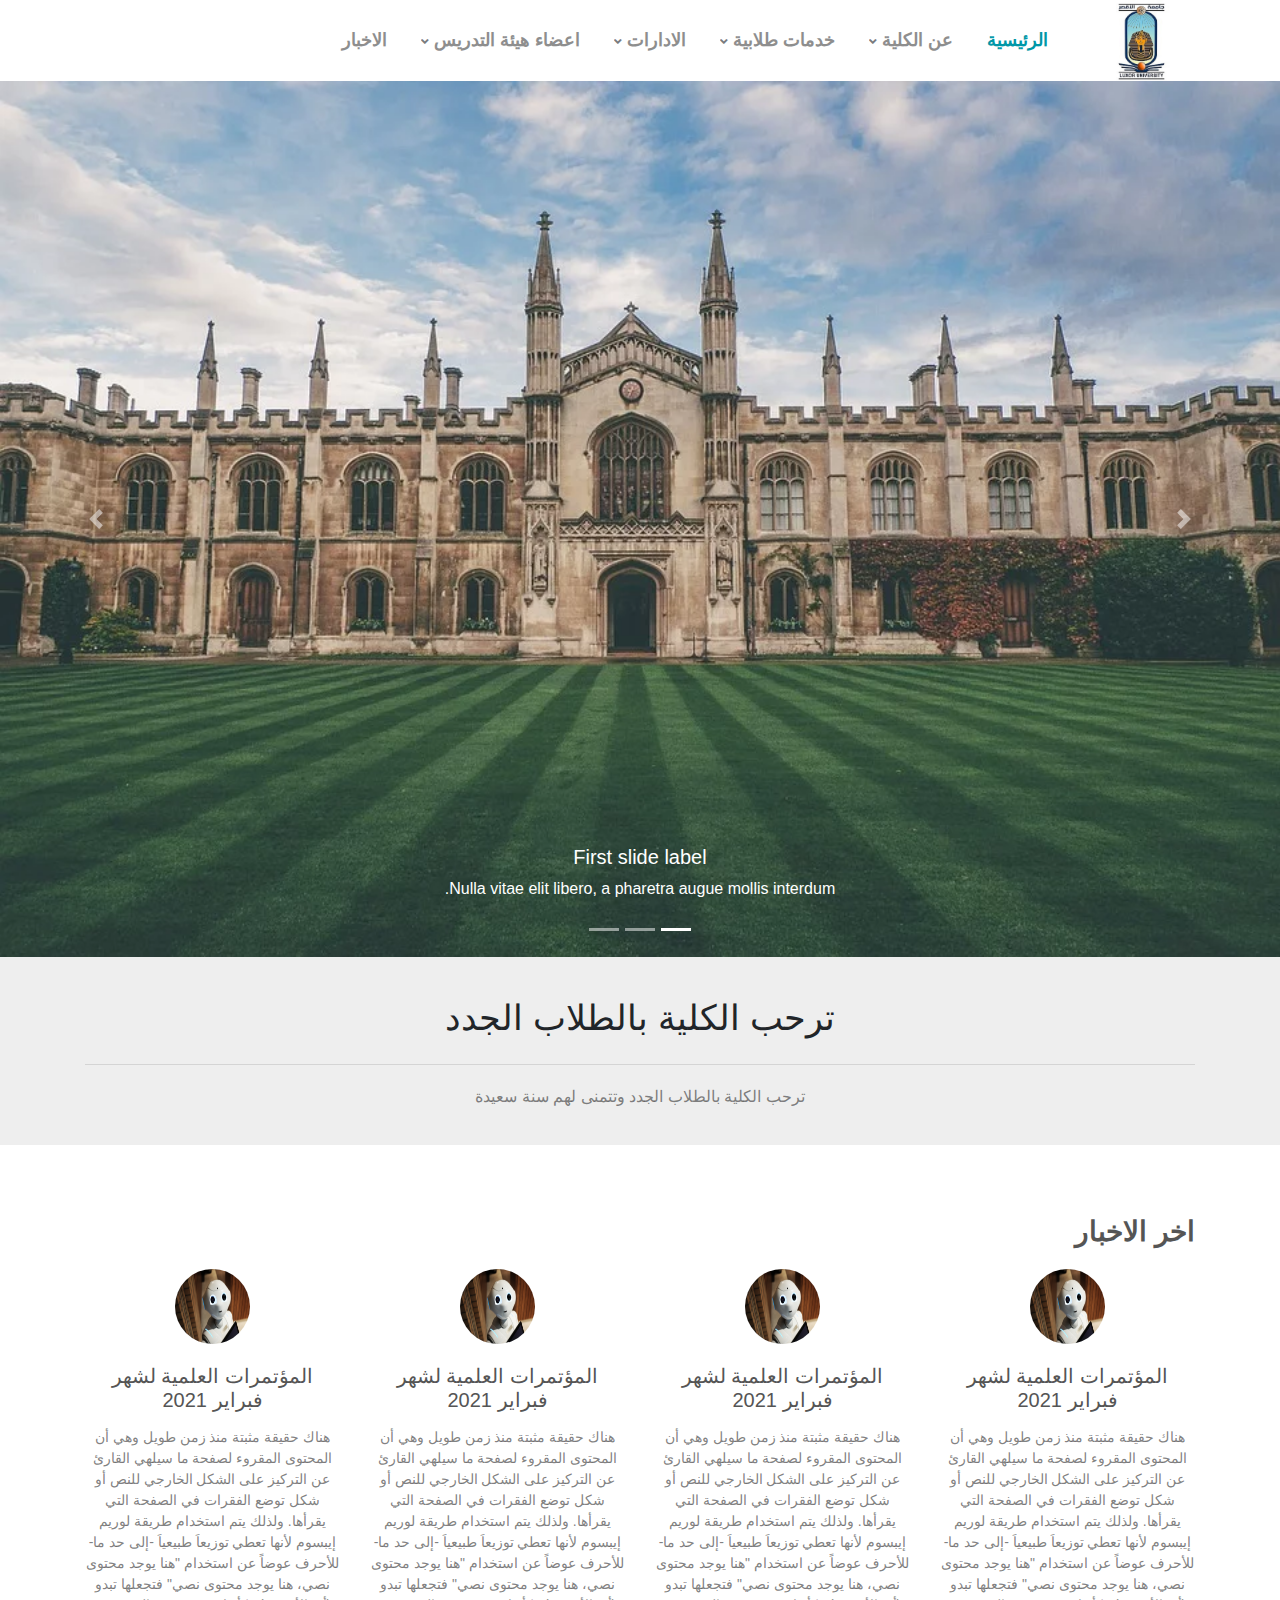
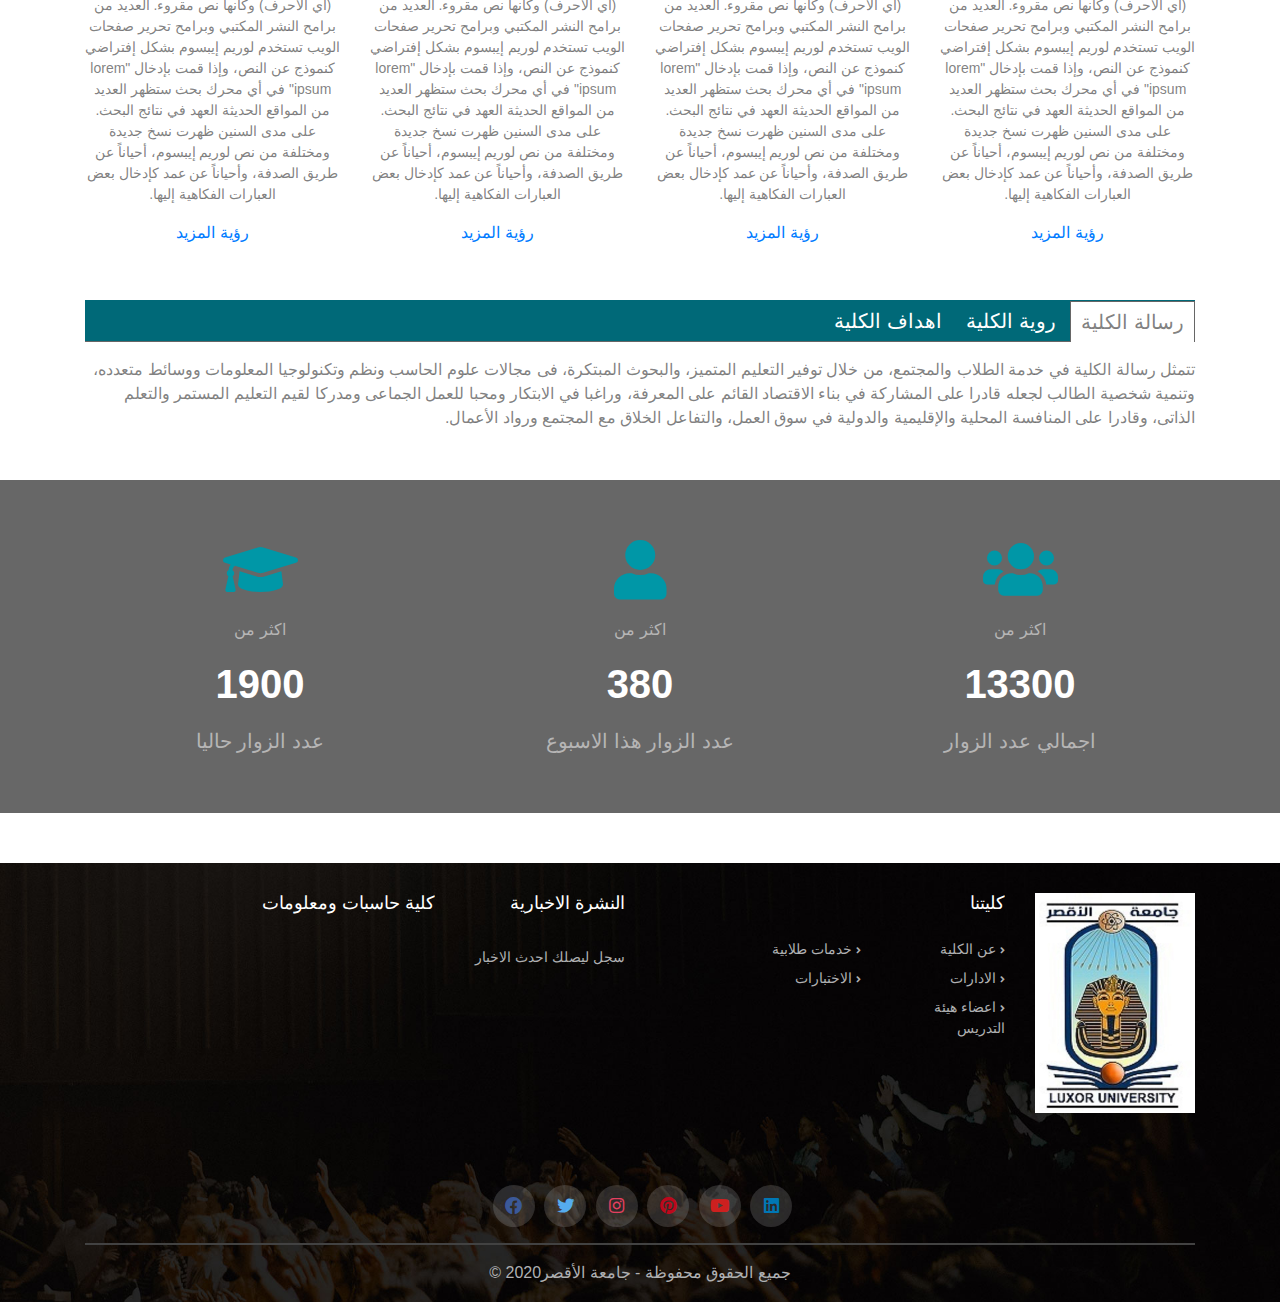
==== commit b31e2ca9: "gf" ====
--- a/index.html
+++ b/index.html
@@ -498,21 +498,6 @@
                             </div>
                         </div>
                     </div>
-                    
-                    <div class="col-sm-6 col-md-6 col-lg-3">
-                        <div class="about">
-                            <h5> انشطة الكلية </h5>
-                            <div class="title">
-                                <ul class="cato">
-                                    <li><i class="fa fa-angle-right i_right"></i><a href="#"> انشطة رياضية </a></li>
-                                    <li><i class="fa fa-angle-right i_right"></i><a href="#"> انشطة ثقافية </a></li>
-                                    <li><i class="fa fa-angle-right i_right"></i><a href="#"> انشطة اجتماعية </a></li>
-                                    <li><i class="fa fa-angle-right i_right"></i><a href="#"> انشطة عملية </a></li>
-                                    <li><i class="fa fa-angle-right i_right"></i><a href="#"> انشطة عملية </a></li>
-                                </ul>
-                            </div>
-                        </div>
-                    </div>
 
                     <div class="col-sm-7 col-md-7 col-lg-4">
                         <div class="about">
@@ -529,7 +514,7 @@
                         </div>
                     </div>
 
-                    <div class="col-sm-5 col-md-5 col-lg-3">
+                    <div class="col-sm-5 col-md-5 col-lg-2">
                         <div class="about">
                             <h5> النشرة الاخبارية</h5>
                             <div class="new">
@@ -538,6 +523,16 @@
                         </div>
                     </div>
 
+                    <div class="col-sm-5 col-md-5 col-lg-4">
+                        <div class="about">
+                            <h5> كلية حاسبات ومعلومات</h5>
+                            <div class="new">
+                                <div class="maps">
+                                    <iframe class="map" src="https://www.google.com/maps/embed?pb=!1m18!1m12!1m3!1d3595.829990814309!2d32.63678108548741!3d25.67692981837194!2m3!1f0!2f0!3f0!3m2!1i1024!2i768!4f13.1!3m3!1m2!1s0x14491423ccefb78f%3A0x21002c0862a64351!2z2YPZhNmK2Kkg2KfZhNit2KfYs9io2KfYqiDZiNin2YTZhdi52YTZiNmF2KfYqiDYrNin2YXYudipINin2YTYo9mC2LXYsQ!5e0!3m2!1sar!2seg!4v1612259294556!5m2!1sar!2seg" width="600" height="450" frameborder="0" style="border:0;" aria-hidden="false" tabindex="0"></iframe>
+                                </div>
+                            </div>
+                        </div>
+                    </div>
                 </div>
             </div>
             <div class="footer-share">
--- a/CSS/style.css
+++ b/CSS/style.css
@@ -762,6 +762,7 @@
 
 .footer-top .about{
     text-align: right;
+    overflow: hidden;
 }
 
 .footer-top .about .fas{
@@ -802,8 +803,9 @@
 }
 
 
-.footer-top .about .title{
-    margin-top: 50px;
+.footer-top .about .title,
+.footer-top .about .new{
+    margin-top: 20px;
 }
 
 .footer-top .about .title ul{
@@ -841,9 +843,6 @@
     transition: .5s all ease-in-out;
 }
 
-.footer-top .about .new{
-    margin-top: 50px;
-}
 
 .footer-top .about .new input{
     border:1px solid var(--second_color);
@@ -866,22 +865,38 @@
     border-top-left-radius:8px;
     border-bottom-left-radius:8px;
 }
+
 .footer-top .about .new button .i{
     font-size: medium;
     color: #FFF;
 }
+
+.footer-top .about .new .maps{
+    width: 360px;
+    height: 200px;
+    overflow: hidden;
+}
+
+.footer-top .about .new .maps .map{
+    width: 100%;
+    height: 100%;
+}
+
 .footer-share {
     text-align: center;
     margin-top: 50px;
 }
+
 .footer-share ul{
     list-style: none;
     margin-left: 0;
 }
+
 .footer-share ul li{
     display: inline-block;
     margin-left: 5px;
 }
+
 .footer-share ul li a{
     font-size: 13px;
     display: block;
